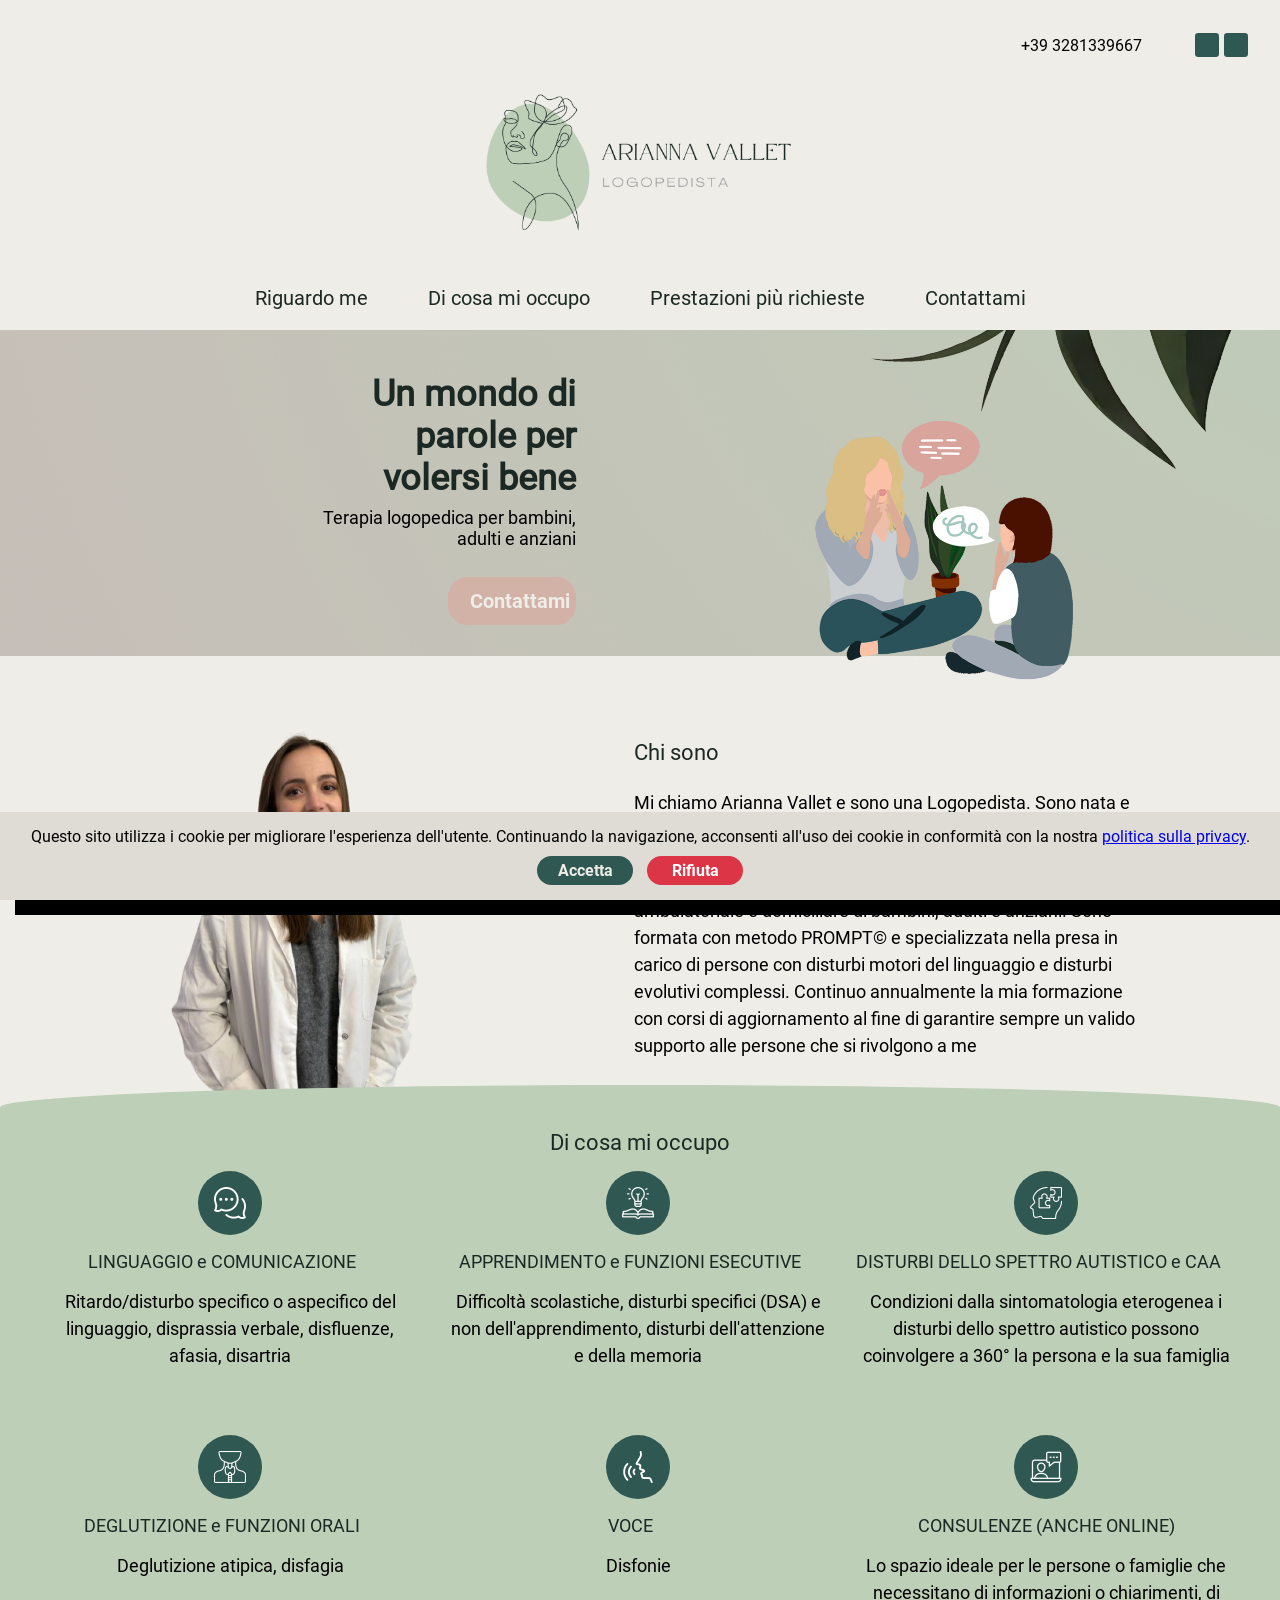
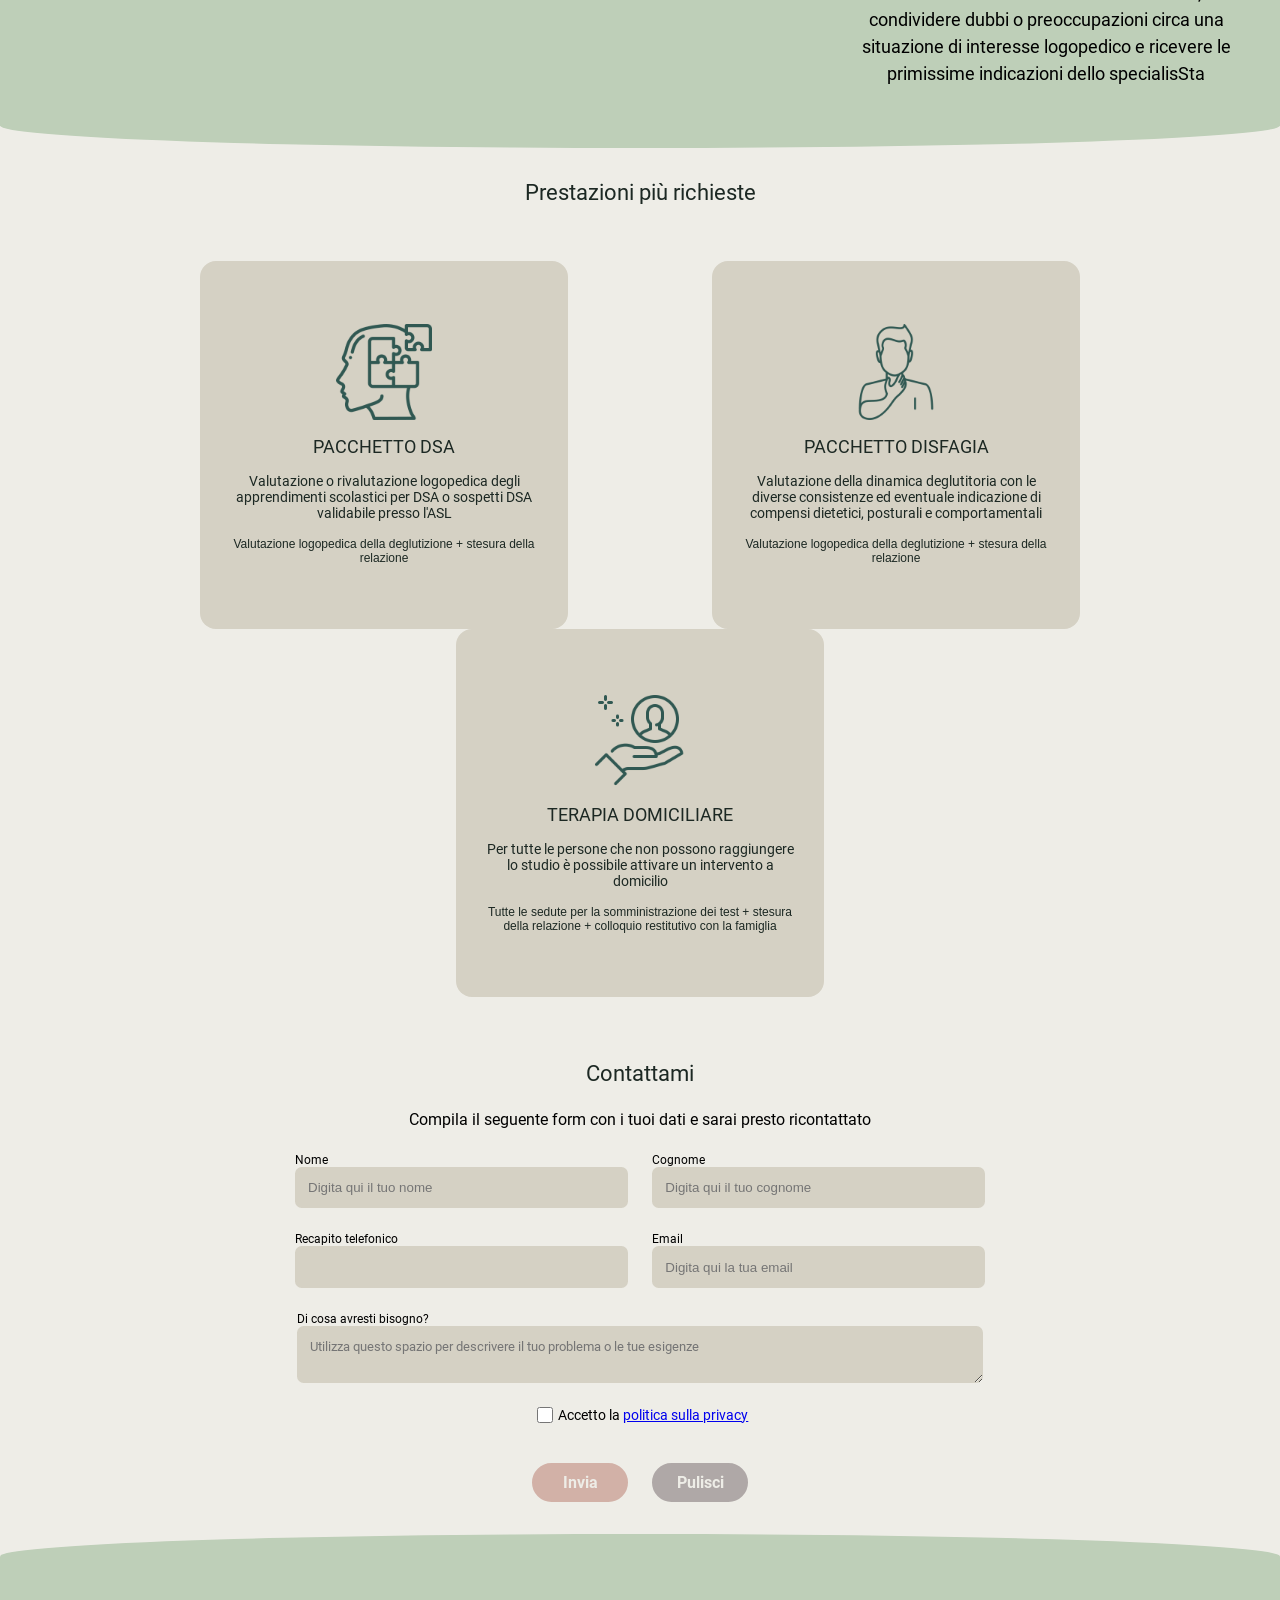
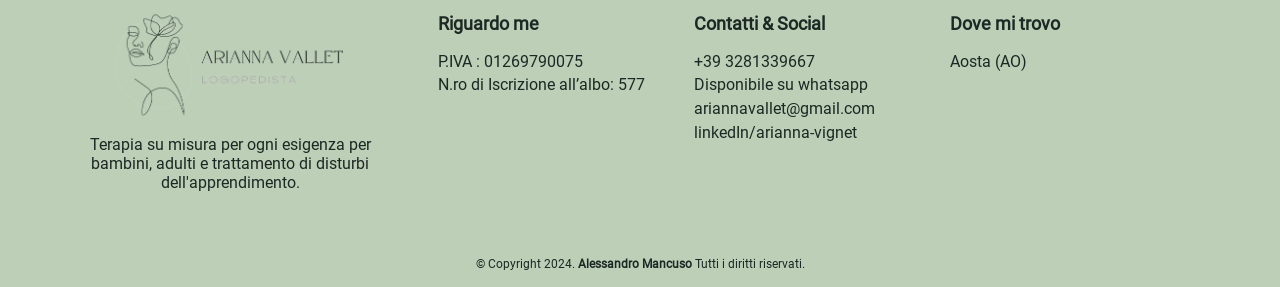
==== index.html @ 9d61b4cc "fix" ====
<!DOCTYPE html>
<html lang="en">
  <head>
    <meta charset="UTF-8" />
    <meta name="viewport" content="width=device-width, initial-scale=1.0" />
    <title>Logopedista Arianna Vallet</title>

    <link rel="stylesheet" href="./styles/common-styles.css" class="rel" />
    <link rel="stylesheet" href="./styles/index-style.css" class="rel" />
    <link rel="stylesheet" href="./styles/modal-style.css" class="rel" />

    <script
      src="https://kit.fontawesome.com/a332e3b351.js"
      crossorigin="anonymous"
    ></script>
    <script src="./scripts/common-scripts.js" defer></script>
    <script src="./scripts/banner.js" defer></script>
    <script src="./scripts/modal.js" defer></script>

    <!-- CONTACT FORM SCRIPTS -->
    <script
      type="text/javascript"
      src="https://cdn.jsdelivr.net/npm/@emailjs/browser@3/dist/email.min.js"
    ></script>
    <script type="text/javascript">
      (function () {
        emailjs.init("eP-OsQstIpVyMtd-S");
      })();
    </script>

    <script>
      window.onload = function () {
        document
          .getElementById("contact-form")
          .addEventListener("submit", function (event) {
            event.preventDefault();

            this.contact_number.value = (Math.random() * 100000) | 0;

            console.log("Arriva qui");

            emailjs.sendForm("service_l561j2h", "template_czmaq0n", this).then(
              function () {
                console.log("SUCCESS!");
              },
              function (error) {
                console.log("FAILED...", error);
              }
            );
          });
      };
    </script>
  </head>
  <body>
    <!-- HEADER -->
    <header>
      <!-- BURGER MENU -->
      <div class="mobile-menu-section mobile-only">
        <i
          class="fa-solid fa-bars fa-2xl burger-menu"
          style="color: #fff"
          onclick="openNav()"
        ></i>
      </div>

      <!-- MOBILE MENU -->
      <div id="myNav" class="overlay mobile-only">
        <!-- Button to close the overlay navigation -->
        <i
          class="fa-solid fa-xmark fa-2xl closebtn"
          style="color: #fff"
          onclick="closeNav()"
        ></i>

        <!-- Overlay content -->
        <div class="overlay-content">
          <a href="#" onclick="navigateFromMobileMenu('about-me')">Chi sono</a>
          <a href="#" onclick="navigateFromMobileMenu('work-fields')"
            >Di cosa mi occupo</a
          >
          <a href="#" onclick="navigateFromMobileMenu('services')"
            >Prestazioni più richieste</a
          >
          <a href="#" onclick="navigateFromMobileMenu('contacts')">Contattami</a>
        </div>
      </div>

      <section class="header-contacts dekstop-only">
        <span class="header-phone-contact">
          <i class="fas fa-phone" style="color: #305852"></i>
          +39 3281339667
        </span>
        <div class="rounded-square">
          <i class="fa-brands fa-instagram" style="color: #fff"></i>
        </div>
        <a
          class="rounded-square"
          href="https://www.linkedin.com/in/arianna-vallet-1665b9220"
          target="_blank"
        >
          <i class="fa-brands fa-linkedin-in" style="color: #fff"></i>
        </a>
      </section>

      <section class="header-logo">
        <img src="./images/logo.svg" alt="Logo Arianna Vallet Logopedista" />
      </section>

      <nav>
        <ul>
          <li>
            <a href="#" onclick="scrollToAnchor('about-me')"> Riguardo me </a>
          </li>
          <li>
            <a href="#" onclick="scrollToAnchor('work-fields')">
              Di cosa mi occupo
            </a>
          </li>
          <li>
            <a href="#" onclick="scrollToAnchor('services')">
              Prestazioni più richieste
            </a>
          </li>
          <li>
            <a href="#" onclick="scrollToAnchor('contacts')"> Contattami </a>
          </li>
        </ul>
      </nav>
    </header>

    <main>
      <!-- HERO -->
      <section class="hero">
        <section class="call-to-action-section">
          <h1>Un mondo di parole per volersi bene</h1>

          <p>Terapia logopedica per bambini, adulti e anziani</p>

          <button class="primary-btn" onclick="scrollToAnchor('contacts')">
            <span>Contattami</span>
          </button>
        </section>
      </section>

      <!-- ABOUT ME -->
      <section class="about-me-section" id="about-me">
        <figure>
          <img src="./images/photo.png" alt="" />
          <figcaption>
            <h2>Chi sono</h2>
            <p>
              Mi chiamo Arianna Vallet e sono una Logopedista. Sono nata e
              cresciuta ad Aosta e ho conseguito la laurea in Logopedia con lode
              presso l'Università degli Studi di Torino, città nella quale ho
              maturato esperienza clinica nella gestione logopedica
              ambulatoriale e domiciliare di bambini, adulti e anziani. Sono
              formata con metodo PROMPT© e specializzata nella presa in carico
              di persone con disturbi motori del linguaggio e disturbi evolutivi
              complessi. Continuo annualmente la mia formazione con corsi di
              aggiornamento al fine di garantire sempre un valido supporto alle
              persone che si rivolgono a me
            </p>
          </figcaption>
        </figure>
      </section>

      <!-- DI COSA MI OCCUPO -->
      <section class="work-fields-section" id="work-fields">
        <section class="curved-top-border"></section>

        <section class="work-fields-container">
          <h2>Di cosa mi occupo</h2>

          <section class="animate-element work-fields">
            <article class="work-field animate-element">
              <div class="work-field-icon">
                <img src="./images/chat.png" alt="" />
              </div>
              <div class="d-flex">
                <h3>LINGUAGGIO e COMUNICAZIONE</h3>

                <div class="icon-container dekstop-only">
                  <i
                    class="fa-solid fa-circle-question fa-lg"
                    style="color: #305852"
                  ></i>
                  <div class="tooltip">
                    Il bambino in età evolutiva, per varie cause, può sviluppare
                    o presentare difficoltà nella comunicazione e nel
                    linguaggio, così come l'adulto o l'anziano a seguito di
                    patologie neurologiche o traumi. Il logopedista saprà
                    valutarle ed impostare un piano di trattamento per gestirle
                    al meglio
                  </div>
                </div>
              </div>
              <p>
                Ritardo/disturbo specifico o aspecifico del linguaggio,
                disprassia verbale, disfluenze, afasia, disartria
              </p>

              <button
                class="primary-btn modal-open-btn mobile-only"
                onclick="openModal('linguaggio')"
              >
                Scopri di più
              </button>
            </article>

            <article class="work-field animate-element">
              <div class="work-field-icon">
                <img src="./images/idea.png" alt="" />
              </div>
              <div class="d-flex">
                <h3>APPRENDIMENTO e FUNZIONI ESECUTIVE</h3>

                <div class="icon-container dekstop-only">
                  <i
                    class="fa-solid fa-circle-question fa-lg"
                    style="color: #305852"
                  ></i>
                  <div class="tooltip">
                    Il bambino o ragazzo in età evolutiva può sviluppare o
                    presentare difficoltà nell'apprendimento o nella gestione
                    delle richieste scolastiche. Il logopedista, in equipe con
                    altri specialisti, saprà discriminare difficoltà transitorie
                    da un disturbo specifico dell'apprendimento e guiderà la
                    famiglia nella miglior gestione delle stesse. A seguito di
                    patologie neurologiche o traumi, l'adulto o l'anziano,
                    inoltre, possono sviluppare difficoltà di attenzione,
                    memoria o delle cosiddette funzioni corticali superiori. Il
                    logopedista saprà valutarle ed impostare un piano di
                    trattamento per gestirle al meglio
                  </div>
                </div>
              </div>
              <p>
                Difficoltà scolastiche, disturbi specifici (DSA) e non
                dell'apprendimento, disturbi dell'attenzione e della memoria
              </p>

              <button
                class="primary-btn modal-open-btn mobile-only"
                onclick="openModal('apprendimento')"
              >
                Scopri di più
              </button>
            </article>

            <article class="work-field animate-element">
              <div class="work-field-icon">
                <img src="./images/puzzle.png" alt="" />
              </div>
              <div class="d-flex">
                <h3>DISTURBI DELLO SPETTRO AUTISTICO e CAA</h3>

                <div class="icon-container dekstop-only">
                  <i
                    class="fa-solid fa-circle-question fa-lg"
                    style="color: #305852"
                  ></i>
                  <div class="tooltip">
                    Il logopedista si occupa di promuovere le abilità
                    relazionali, comportamentali e comunicativo-linguistiche del
                    bambino anche tramite l'uso di supporti in Comunicazione
                    Aumentativa Alternativa (CAA)
                  </div>
                </div>
              </div>
              <p>
                Condizioni dalla sintomatologia eterogenea i disturbi dello
                spettro autistico possono coinvolgere a 360° la persona e la sua
                famiglia
              </p>

              <button
                class="primary-btn modal-open-btn mobile-only"
                onclick="openModal('disturbiCAA')"
              >
                Scopri di più
              </button>
            </article>

            <article class="work-field animate-element">
              <div class="work-field-icon">
                <img src="./images/throat_white.png" alt="" />
              </div>

              <div class="d-flex">
                <h3>DEGLUTIZIONE e FUNZIONI ORALI</h3>

                <div class="icon-container dekstop-only">
                  <i
                    class="fa-solid fa-circle-question fa-lg"
                    style="color: #305852"
                  ></i>
                  <div class="tooltip">
                    Nel bambino respirazione orale, squilibrio muscolare
                    orofacciale, deglutizione atipica o disfunzionale,
                    malocclusioni dentarie e difficoltà masticatorie sono
                    strettamente collegate
                  </div>
                </div>
              </div>
              <p>Deglutizione atipica, disfagia</p>

              <button
                class="primary-btn modal-open-btn mobile-only"
                onclick="openModal('deglutizione')"
              >
                Scopri di più
              </button>
            </article>

            <article class="work-field animate-element">
              <div class="work-field-icon">
                <img src="./images/voice.png" alt="" />
              </div>

              <div class="d-flex">
                <h3>VOCE</h3>

                <div class="icon-container dekstop-only">
                  <i
                    class="fa-solid fa-circle-question fa-lg"
                    style="color: #305852"
                  ></i>
                  <div class="tooltip">
                    Per cause organiche o funzionali è possibile che la persona
                    manifesti difficoltà nell'emissione della voce: raucedine,
                    afonia, instabilità della voce, affaticabilità nel parlare o
                    nel cantare
                  </div>
                </div>
              </div>
              <p>Disfonie</p>

              <button
                class="primary-btn modal-open-btn mobile-only"
                onclick="openModal('voce')"
              >
                Scopri di più
              </button>
            </article>

            <article class="work-field animate-element">
              <div class="work-field-icon">
                <img src="./images/online-chat.png" alt="" />
              </div>
              <h3>CONSULENZE (ANCHE ONLINE)</h3>
              <p>
                Lo spazio ideale per le persone o famiglie che necessitano di
                informazioni o chiarimenti, di condividere dubbi o
                preoccupazioni circa una situazione di interesse logopedico e
                ricevere le primissime indicazioni dello specialisSta
              </p>
            </article>
          </section>
        </section>

        <section class="curved-bottom-border"></section>
      </section>

      <!-- SERVICES (Pacchetti) -->
      <section class="animate-element services-section" id="services">
        <h2>Prestazioni più richieste</h2>

        <section class="services-container">
          <article class="service animate-element">
            <img src="./images/dsa.png" alt="PACCHETTO DSA" />
            <h3>PACCHETTO DSA</h3>
            <span class="subtitle">
              Valutazione o rivalutazione logopedica degli apprendimenti
              scolastici per DSA o sospetti DSA validabile presso l'ASL
            </span>
            <span class="details"
              >Valutazione logopedica della deglutizione + stesura della
              relazione
            </span>
            <!-- <button class="primary-btn">Scopri</button> -->
          </article>

          <article class="service animate-element">
            <img src="./images/throat.png" alt="PACCHETTO DISFAGIA" />
            <h3>PACCHETTO DISFAGIA</h3>
            <span class="subtitle">
              Valutazione della dinamica deglutitoria con le diverse consistenze
              ed eventuale indicazione di compensi dietetici, posturali e
              comportamentali
            </span>
            <span class="details">
              Valutazione logopedica della deglutizione + stesura della
              relazione
            </span>
            <!-- <button class="primary-btn">Scopri</button> -->
          </article>

          <article class="service animate-element">
            <img src="./images/personalized.png" alt="PACCHETTO SU MISURA" />
            <h3>TERAPIA DOMICILIARE</h3>
            <span class="subtitle">
              Per tutte le persone che non possono raggiungere lo studio è
              possibile attivare un intervento a domicilio
            </span>
            <span class="details"
              >Tutte le sedute per la somministrazione dei test + stesura della
              relazione + colloquio restitutivo con la famiglia
            </span>
            <!-- <button class="primary-btn">Scopri</button> -->
          </article>
        </section>
      </section>

      <!-- CONTACT ME -->
      <section class="animate-element contact-me-section" id="contacts">
        <h2>Contattami</h2>
        <p>
          Compila il seguente form con i tuoi dati e sarai presto ricontattato
        </p>

        <form class="contact-me-form gap" id="contact-form">
          <input type="hidden" name="contact_number" />

          <div class="row gap">
            <div class="text-input">
              <span>Nome</span>
              <input
                type="text"
                name="nome"
                placeholder="Digita qui il tuo nome"
                required
              />
            </div>

            <div class="text-input">
              <span>Cognome</span>
              <input
                type="text"
                name="cognome"
                placeholder="Digita qui il tuo cognome"
                required
              />
            </div>
          </div>
          <div class="row gap">
            <div class="text-input">
              <span>Recapito telefonico</span>
              <input type="tel" name="phone" required />
            </div>
            <div class="text-input">
              <span>Email</span>
              <input
                type="text"
                name="email"
                placeholder="Digita qui la tua email"
              />
            </div>
          </div>
          <div class="row">
            <div class="text-input">
              <span>Di cosa avresti bisogno?</span>
              <textarea
                name="messaggio"
                placeholder="Utilizza questo spazio per descrivere il tuo problema o le tue esigenze"
                required
              ></textarea>
            </div>
          </div>

          <div class="row">
            <input type="checkbox" id="consenso" name="consenso" required />
            <label for="consenso" style="font-size: 14px">
              Accetto la <a href="#" class="href">politica sulla privacy</a>
            </label>
          </div>

          <div class="row contact-btn-row gap">
            <button class="primary-btn mobile-big-btn" type="submit">
              Invia
            </button>
            <button class="tertiary-btn mobile-big-btn">Pulisci</button>
          </div>
        </form>
      </section>
    </main>

    <footer>
      <section class="curved-top-border"></section>
      <section class="footer-content">
        <section class="logo-info">
          <section class="logo">
            <img
              src="./images/logo.svg"
              alt="Logo Arianna Vallet Logopedista"
              class="footer_logo_img"
            />

            <span style="text-align: center">
              Terapia su misura per ogni esigenza per bambini, adulti e
              trattamento di disturbi dell'apprendimento.
            </span>
          </section>
        </section>

        <section class="about-me-info">
          <h2>Riguardo me</h2>
          <ul>
            <li><span>P.IVA : 01269790075</span></li>
            <li><span>N.ro di Iscrizione all’albo: 577</span></li>
          </ul>
        </section>

        <section class="social-info">
          <h2>Contatti & Social</h2>
          <ul>
            <li>
              <i class="fas fa-phone" style="color: #305852"></i>
              <span>+39 3281339667</span>
            </li>
            <li>
              <i
                class="fa-brands fa-square-whatsapp"
                style="color: #305852"
              ></i>
              <span>Disponibile su whatsapp</span>
            </li>
            <li>
              <i class="fas fa-envelope" style="color: #305852"></i>
              <span>ariannavallet@gmail.com</span>
            </li>
            <li>
              <i class="fa-brands fa-linkedin" style="color: #305852"></i>
              <span>linkedIn/arianna-vignet</span>
            </li>
          </ul>
        </section>

        <section class="maps-info">
          <h2>Dove mi trovo</h2>
          <span>Aosta (AO)</span>
          <iframe
            id="map"
            src="https://www.google.com/maps/embed?pb=!1m18!1m12!1m3!1d22274.913549845263!2d7.295035158990498!3d45.74384424136942!2m3!1f0!2f0!3f0!3m2!1i1024!2i768!4f13.1!3m3!1m2!1s0x478920b73eb6afb7%3A0x6749e443ee2610!2s11100%20Aosta%20AO%2C%20Italia!5e0!3m2!1sit!2snl!4v1718021764695!5m2!1sit!2snl"
            frameborder="0"
            style="border: 0; border-radius: 0.5em; margin-top: 0.3em"
            allowfullscreen=""
            loading="lazy"
          ></iframe>
        </section>
      </section>

      <section class="copyright">
        <span
          >© Copyright 2024. <strong>Alessandro Mancuso</strong> Tutti i diritti
          riservati.</span
        >
      </section>
    </footer>

    <!-- MODAL -->
    <div id="tooltipModal" class="modal">
      <div class="modal-content">
        <div class="modal-header">
          <div class="work-field-icon">
            <img id="modalImage" src="" alt="Tooltip Image" />
          </div>

          <i class="fa-solid fa-xmark fa-2xl" onclick="closeModal()"></i>
        </div>

        <div class="modal-title">
          <h3 id="modalTitle"></h3>
        </div>

        <p id="modalText" class="modal-text"></p>
      </div>
    </div>

    <!-- BANNER GDPR -->
    <div id="banner-privacy">
      <p>
        Questo sito utilizza i cookie per migliorare l'esperienza dell'utente.
        Continuando la navigazione, acconsenti all'uso dei cookie in conformità
        con la nostra <a href="#">politica sulla privacy</a>.
      </p>

      <div id="banner-buttons">
        <button class="primary-btn accept-privacy-btn">Accetta</button>
        <button class="tertiary-btn reject">Rifiuta</button>
      </div>
    </div>
  </body>
</html>
---- styles/common-styles.css ----
/* FONTS */

@font-face {
    font-family: 'Roboto regular';
    src: url("../fonts/Roboto/Roboto-Regular.ttf");
}

@font-face {
    font-family: 'Roboto bold';
    src: url("../fonts/Roboto/Roboto-Bold.ttf");
}

@font-face {
    font-family: 'Copperplate gothic';
    src: url("../fonts/Copperplate-gothic/Copperplate-Gothic-Std-29-AB.ttf");
}

h1 {
    color: #1C2823;
    font-size: 24px;
    font-weight: 200;
}

h2 {
    color: #1C2823;
    font-size: 22px;
    font-weight: 200;
}

h3 {
    color: #1C2823;
    font-size: 18px;
    font-weight: 100;
}

/* LAYOUTS */

* {
    margin: 0;
    box-sizing: border-box;
}

body {
    background-color: #EEEDE7;
    font-family: 'Roboto regular', sans-serif;
    overflow-x: hidden;
}

.row {
    display: flex;
    flex-wrap: wrap;
}

.gap {
    gap: 1.5em;
}

.justify-around {
    justify-content: space-around;
}

/* HEADER */

.header-logo {
    display: flex;
    justify-content: center;
    align-items: center;
}

.header-logo img {
    width: 20em;
}

.header-contacts {
    height: 10vh;
    display: flex;
    justify-content: flex-end;
    align-items: center;
    gap: 0.3em;
    padding: 2em;
}

.header-phone-contact {
    margin-right: 3em;
}

.rounded-square {
    height: 1.5em;
    width: 1.5em;
    background-color: #305852;
    border-radius: 0.2em;

    display: flex;
    align-items: center;
    justify-content: center;

    cursor: pointer;
}

.rounded-square:hover {
    background-color: #BECFB8; 
}

nav {
    height: 7vh;
    margin-top: 2em;
    display: flex;
    justify-content: center;
    align-items: center;
}

nav ul {
    display: flex;
    gap: 3em;
    padding: 0;
    font-size: 20px;
    font-family: 'Roboto regular', sans-serif;
}

nav ul li {
    list-style-type: none;
    padding: 0;

    cursor: pointer;
}

nav ul li:hover {
    text-decoration: underline;
}

nav a {
    text-decoration: none;
    color: #1C2823;
}

/* MOBILE MENU */

.mobile-menu-section {
    position: absolute;
    top: 0;
    right: 0;
    width: 5em;
    height: 5em;
    background: linear-gradient(0deg, rgba(190,207,184,1) 0%, rgba(48,88,82,1) 100%);

    border-radius: 0 0 0 100%; /* Raggio di bordo per fare la forma rotonda */
    clip-path: polygon(0% 0%, 100% 0%, 100% 100%, 0% 100%);

    padding: 1em;
    overflow: hidden;
}

.burger-menu {
    position: absolute;
    top: 1em;
    right: 0.5em;
}

.overlay {
    height: 0;
    width: 0;
    position: fixed;
    z-index: 1;
    top: 0;
    right: 0;
    background: linear-gradient(to bottom, #305852f9, #bedfb8f9); 
    overflow-x: hidden;
    transition: height 0.5s, width 0.5s;
  }
  
  .overlay-content {
    position: relative;
    top: 25%;
    width: 100%;
    text-align: center;
    margin-top: 30px;
  }
  
  .overlay a {
    margin-top: 1em;
    padding: 10px;
    text-decoration: none;
    font-size: 24px;
    color: white;
    display: block;
    transition: 0.3s;
  }
  
  .overlay a:hover, .overlay a:focus {
    color: #f1f1f1;
  }
  
  .overlay .closebtn {
    position: absolute;
    top: 1em;
    right: 0.5em;
  }
  
  @keyframes expand {
    0% {
      height: 0;
      width: 0;
      top: 0;
      right: 0;
    }
    100% {
      height: 100%;
      width: 100%;
      top: 0;
      right: 0;
    }
  }

  @keyframes contract {
    0% {
      height: 100%;
      width: 100%;
      top: 0;
      right: 0;
    }
    100% {
      height: 0;
      width: 0;
      top: 0;
      right: 0;
    }
  }

/* Footer */

footer {
    color: #1C2823;
}

.curved-top-border {
    background-color: #BECFB8;
    height: 8vh;
    border-radius: 50% 50% 0 0;

    border: none;
}

.curved-bottom-border {
    background-color: #BECFB8;
    height: 8vh;
    border-radius: 0 0 50% 50%;

    border: none;
}

.footer_logo_img {
    width: 15em;
}

footer .footer-content {
    background-color: #BECFB8;
    padding: 0 3vw;
    display: flex;
    flex-wrap: wrap;
}

footer .footer-content section {
    display: flex;
    flex-direction: column;
    padding: 1em;
}

footer h2 {
    font-size: 18px;
    font-weight: 600;
    margin: 1em 0;
}

footer ul {
    margin: 0;
    padding: 0;
    gap: 0.5em;
}

footer li {
    list-style-type: none;
    margin-bottom: 0.3em;
}

.logo-info {
    width: 30vw;
}

.logo-info .logo span {
    max-width: 35em;
}

.about-me-info, .social-info, .maps-info {
    width: 20vw;
}

.map {
    width: 20vw;
    height: 10vw;
    background-color: #AFA8A7;
    border-radius: 0.5em;
    margin-top: 0.3em;
}

section.copyright {
    display: flex;
    justify-content: center;
    background-color: #BECFB8;
    padding: 1em 0;
}

section.copyright span {
    font-size: 12px;
}

/* LOGO */

.logo {
    display: flex;
    flex-direction: column;
    align-items: center;
    justify-content: center;
    gap: 1em;
}

.logo h1 {
    color: #1C2823;
    font-family: 'Copperplate gothic', sans-serif;
    font-size: 18px;
    font-weight: 100;
    letter-spacing: 1px;
    text-align: center;
}

/* Buttons */

.primary-btn {
    cursor: pointer;
    padding: 0.5em 1em;
    background-color: #D2B1A7;
    font-family: 'Roboto bold', sans-serif;
    color: #EEEDE7;
    border-radius: 1.5em;
    margin-top: 1em;
    border: none;
    font-size: 16px;
    border: 2px solid #D2B1A7;
    min-width: 6em;
}

.primary-btn:hover {
    border: 2px solid #e0cac3;
    background-color: #e0cac3;
}

.secondary-btn {
    cursor: pointer;
    padding: 0.5em 1em;
    background-color: transparent;
    border: 2px solid #D2B1A7;
    font-family: 'Roboto bold', sans-serif;
    color: #D2B1A7;
    border-radius: 1.5em;
    margin-top: 1em;
    font-size: 16px;
    min-width: 6em;
}

.secondary-btn:hover {
    background-color: #D2B1A7;
    color: #EEEDE7;
    border: 2px solid #D2B1A7;
}

.tertiary-btn {
    cursor: pointer;
    padding: 0.5em 1em;
    background-color: #AFA8A7;
    border: 2px solid #AFA8A7;
    font-family: 'Roboto bold', sans-serif;
    color: #EEEDE7;
    border-radius: 1.5em;
    margin-top: 1em;
    font-size: 16px;
    min-width: 6em;
}

.tertiary-btn:hover {
    background-color: #EEEDE7;
    color: #AFA8A7;
    border: 2px solid #AFA8A7;
}

.accept-privacy-btn {
    background-color: #305852;
}

.accept-privacy-btn:hover {
    background-color: #BECFB8;
}

.back-to-top-btn {
    display: none;;
    position: fixed;
    right: 2em;
    bottom: 2em;
    z-index: 999;
    width: 3.5em;
    height: 3.5em;
    border-radius: 50%;
    background-color: #D2B1A7;
    border: none;

    justify-content: center;
    align-items: center;
    cursor: pointer;
}

.back-to-top-btn:hover {
    background-color: #e0cac3;
}

.back-to-top-btn img {
    width: 1.5em;
    height: 1.5em;
}

/* TOOLTIP */

.icon-container {
    position: relative;
    display: inline-block;
    cursor: pointer;
}

.tooltip {
    visibility: hidden;
    width: 250px;
    background-color: #305852;
    color: #fff;
    text-align: center;
    border-radius: 5px;
    padding: 10px;
    position: absolute;
    z-index: 1;
    top: 150%; /* Posiziona il fumetto sotto l'icona */
    left: -100px;
    transform: translateX(-50%);
    opacity: 0;
    transition: opacity 0.3s;
}

/* Freccia del fumetto */
.tooltip::after {
    content: '';
    position: absolute;
    bottom: 100%; /* In alto al fumetto */
    right: 10px;
    margin-left: -5px;
    border-width: 6px;
    border-style: solid;
    border-color: transparent transparent #305852 transparent;
}

.icon-container:hover .tooltip {
    visibility: visible;
    opacity: 1;
}

/* INPUTS */

.text-input {
    display: flex;
    flex-direction: column;
    align-items: start;
}

.text-input span {
    font-size: 12px;
}

input[type=text], input[type=tel] {
    width: 25em;
    padding: 1em;
    background-color: #D5D1C4;
    border-radius: 0.5em;
    border: none;
}

input[type=checkbox] {
    width: 2em;
}

textarea {
    width: 51.5em;
    padding: 1em;
    background-color: #D5D1C4;
    border-radius: 0.5em;
    border: none;
    font-family: 'Roboto regular';
}

/* Curved border */

.curved-top-border {
    background-color: #BECFB8;
    height: 5vh;
    border-radius: 50% 50% 0 0;

    border: none;
}

.curved-bottom-border {
    background-color: #BECFB8;
    height: 5vh;
    border-radius: 0 0 50% 50%;

    border: none;
}

/* RESPONSIVENESS */

.mobile-only {
    display: none;
}

.dekstop-only {
    display: flex;
}

/* ANIMATION */

.animate-element {
    opacity: 0;
    transform: translateY(70px);
    transition: opacity 0.7s ease-out, transform 0.7s ease-out;
}

.animate-element.visible {
    opacity: 1;
    transform: translateY(0);
}

/* GDPR */

#banner-privacy {
    position: fixed;
    z-index: 999;
    bottom: 0; 
    left: 0;
    width: 100%;
    background-color: #dedcd4; 
    color: #000; 
    box-shadow: 15px 15px #000;
    padding: 15px;
    text-align: center;
    transition: transform 0.5s ease; /* Aggiunge un'animazione al trasformare il banner */
    transform: translateY(100%); /* Sposta il banner verso il basso di una quantità uguale all'altezza del banner */
  }

  #banner-privacy.show {
    transform: translateY(0); /* Sposta il banner verso l'alto per farlo apparire */
  }

  #banner-buttons {
    margin-top: 10px;
  }

  #banner-buttons button {
    margin: 0 5px;
    padding: 5px 10px;
    border: none;
    cursor: pointer;
  }

  #banner-buttons button.accept {
    background-color: #007bff;
    color: #fff;
  }

  #banner-buttons button.reject {
    background-color: #dc3545;
    color: #fff;
  }

.d-flex {
    display: flex;
    align-items: center;
    gap: 1em;
}


@media only screen and (min-width: 800px) and (max-width: 1200px) {

    .header-contacts {
        height: 5vh;
    }

}


@media only screen and (max-width: 800px) {

    /* RESPONSIVENESS */

    .mobile-only {
        display: flex;
    }
    
    .dekstop-only {
        display: none;
    }

    /* HEADER */

    .header-logo {
        justify-content: flex-start;
    }

    .header-logo img {
        width: 15em;
    }

    nav {
        display: none;
    }

    .header-contacts {
        justify-content: space-around;
    }

    .header-social-contact {
        gap: 1em;
    }

    /* FOOTER */
    footer li {
        text-align: center;
    }

    .row {
        justify-content: center;
    }

}
---- styles/index-style.css ----
/* HERO SECTION */

section.hero {
    height: 370px;
    background-image: url("../images/bg-image_WILL5.png");
    background-size: cover;
    background-position: center center;
    display: flex;
    align-items: center;
}
   
 /* .background-image-hoverlay {
    background-color: rgba(255, 255, 255, 0.15);
    display: flex;
    align-items: center;
} */

.call-to-action-section {
    display: flex;
    flex-direction: column;
    align-items: flex-end;
    gap: 0.5em;

    width: 20vw;
    margin-left: 25vw;
    margin-top: -2em;
    text-align: right;
}

.call-to-action-section h1 {
    font-size: 36px;
    font-weight: 900;
}

.call-to-action-section p {
    font-size: 18px;
    font-weight: 400;
}

.call-to-action-section button {
    width: 10vw;
    font-size: 20px;
    padding: 0.5em 1em;
    border-radius: 1em;
}

/* ABOUT ME SECTION */

section.about-me-section {
    display: flex;
    justify-content: space-around;
}

section.about-me-section figure {
    display: flex;
    justify-content: space-around;
    flex-wrap: wrap-reverse;
    
    gap: 10em;
}

section.about-me-section img {
    height: 25em;
    width: auto;
}

section.about-me-section figcaption {
    display: flex;
    flex-direction: column;
    justify-content: center;
    gap: 1.5em;
}

section.about-me-section p {
    font-size: 18px;
    width: 40vw;
    line-height: 1.5em;
}

/* Work fields */

section.work-fields-section {
    position: relative;
    z-index: 9;

    margin-top: -15px;
}

section.work-fields-container {
    display: flex;
    flex-direction: column;
    align-items: center;

    background-color: #BECFB8;
}

section.work-fields {
    padding: 1em 3vw;

    display: flex;
    flex-wrap: wrap;
    gap: 1.5em;
}

article.work-field {
    width: 30vw;
    min-height: 15em;
    display: flex;
    flex-direction: column;
    justify-content: flex-start;
    align-items: center;
    gap: 1em;
    text-align: center;
}

article.work-field p {
    font-size: 18px;
    line-height: 1.5em;
}

.work-field-icon {
    width: 4em;
    height: 4em;
    border-radius: 50%;
    background-color: #305852;

    display: flex;
    justify-content: center;
    align-items: center;
}

.work-field-icon img {
    width: 2em;
    height: auto;
}

/* Services */

.services-section {
    display: flex;
    flex-direction: column;
    gap: 1.5em;
    justify-content: center;
    align-items: center;
    text-align: center;
    padding: 2em 0;
}

section.services-section p {
    width: 60vw;
    font-size: 18px;
    line-height: 1.5em;
}

.services-container {
    width: 80vw;
    display: flex;
    flex-wrap: wrap;
    justify-content: space-around;
    margin-top: 2em;
}

article.service {
    height: 23em;
    width: 23em;
    padding: 1.5em;

    display: flex;
    flex-direction: column;
    align-items: center;
    justify-content: center;
    gap: 1em;

    background-color: #D5D1C4;
    border-radius: 1em;
}

article.service span.subtitle {
    color: #1C2823;
    font-size: 14px;
}

article.service span.details {
    color: #1C2823;
    font-size: 12px;
    font-family: 'Roboto LightItalic', sans-serif;
}

article.service img {
    width: 6em;
    height: auto;
}

article.service button {
    margin-top: 0;
}

/* Contact me */

.contact-me-section {
    display: flex;
    flex-direction: column;
    gap: 1.5em;
    justify-content: center;
    align-items: center;
    text-align: center;
    padding: 2em 0;
}

.contact-me-form {
    width: 80vw;
    display: flex;
    flex-direction: column;
    align-items: center;
    justify-content: center;
}

/* RESPONSIVE BEHAVIOURS */

@media only screen and (min-width: 800px) and (max-width: 1200px) {

    section.call-to-action-section {
        width: 40vw;
        margin-left: 10vw;
    }

    section.call-to-action-section button {
        width: 20vw;
    }

    section.about-me-section figure {
        gap: 0em;
    }

    section.about-me-section p {
        width: 70vw;
        text-align: center;
    }

    section.about-me-section figcaption {
        align-items: center;
    }

    section.about-me-section img {
        height: 35vw;
    }

    section.work-fields {
        justify-content: center;
    }

    article.work-field {
        width: 45vw;
    }

    section.services-container { 
        gap: 3em;
    }

    /* Layout */
    
    .row {
        justify-content: center;
    }

    /* CONTACT ME SECTION */

    textarea {
        width: 52em;
    }

    .contact-me-form {
        width: 100vw;
    }

    footer .footer-content {
        justify-content: space-around;
    }

    .footer-content section.logo-info {
        width: 100vw;
    }

    .about-me-info, .social-info, .maps-info {
        width: 30vw;
    }
}

@media only screen and (max-width: 800px) {

    section.hero {
        height: 600px;
        background-image: url('../images/bg_SM.png');
        justify-content: center;
    }

    .call-to-action-section {
        width: 75vw;
        margin-left: 0;
        text-align: center;
        align-items: center;
    }

    .call-to-action-section h1 {
        font-size: 30px;
    }

    .call-to-action-section p {
        font-size: 18px;
    }

    .call-to-action-section button {
        width: 40vw;
    }

    section.about-me-section {
        padding-top: 3em;
    }

    section.about-me-section figure {
        gap: 0;
    }

    section.about-me-section h2, section.about-me-section p {
        text-align: center;
    }

    section.about-me-section img {
        width: 75vw;
        height: auto;
    }

    .services-container {
        gap: 1.5em;
    }

    section.about-me-section p {
        width: 85vw;
    }

    section.work-fields {
        justify-content: center;
        gap: 3em;
    }

    article.work-field {
        width: 80vw;
    }

    section.services-section {
        padding: 3em 0;
    }

    section.services-section p {
        width: 80vw;
    }

    section.contact-me-section p {
        width: 85vw;
    }

    .logo-info {
        width: 100%;
    }
    
    .about-me-info, .social-info, .maps-info {
        width: 100%;
        display: flex;
        align-items: center;
    }

    /* BUTTONS */

    .mobile-big-btn {
        width: 25vw;
    }

    /* CONTACT ME SECTION */
    textarea {
        width: 25em;
    }

}
---- styles/modal-style.css ----
/* Modal Styles */
.modal {
    display: none;
    position: fixed;
    z-index: 999;
    left: 0;
    top: 0;
    width: 100%;
    height: 100%;
    overflow: auto;
    background-color: rgb(0,0,0);
    background-color: rgba(0,0,0,0.4);

    /* Effect */
    animation: fadein 0.3s;

    /* Positioning */
    align-items: center;
    justify-content: center;
  }

  @keyframes fadein {
	from {
		opacity:0;
	}
	to {
		opacity:1;
	}
}
  
  .modal-content {
    background-color: #EEEDE7;
    margin: 5% auto;
    padding: 1.5em;
    border: 1px solid #888;
    width: 80%;
    max-width: 600px;
    border-radius: 0.5em;

    display: flex;
    flex-direction: column;
    gap: 1.5em;
  }
  
  .modal-header {
    display: flex;
    justify-content: space-between;
    align-items: center;
  }

  .modal-title {
    display: flex;
    align-items: center;
  }

  .modal-text {
    font-size: 16px;
    line-height: 1.5em;
  }
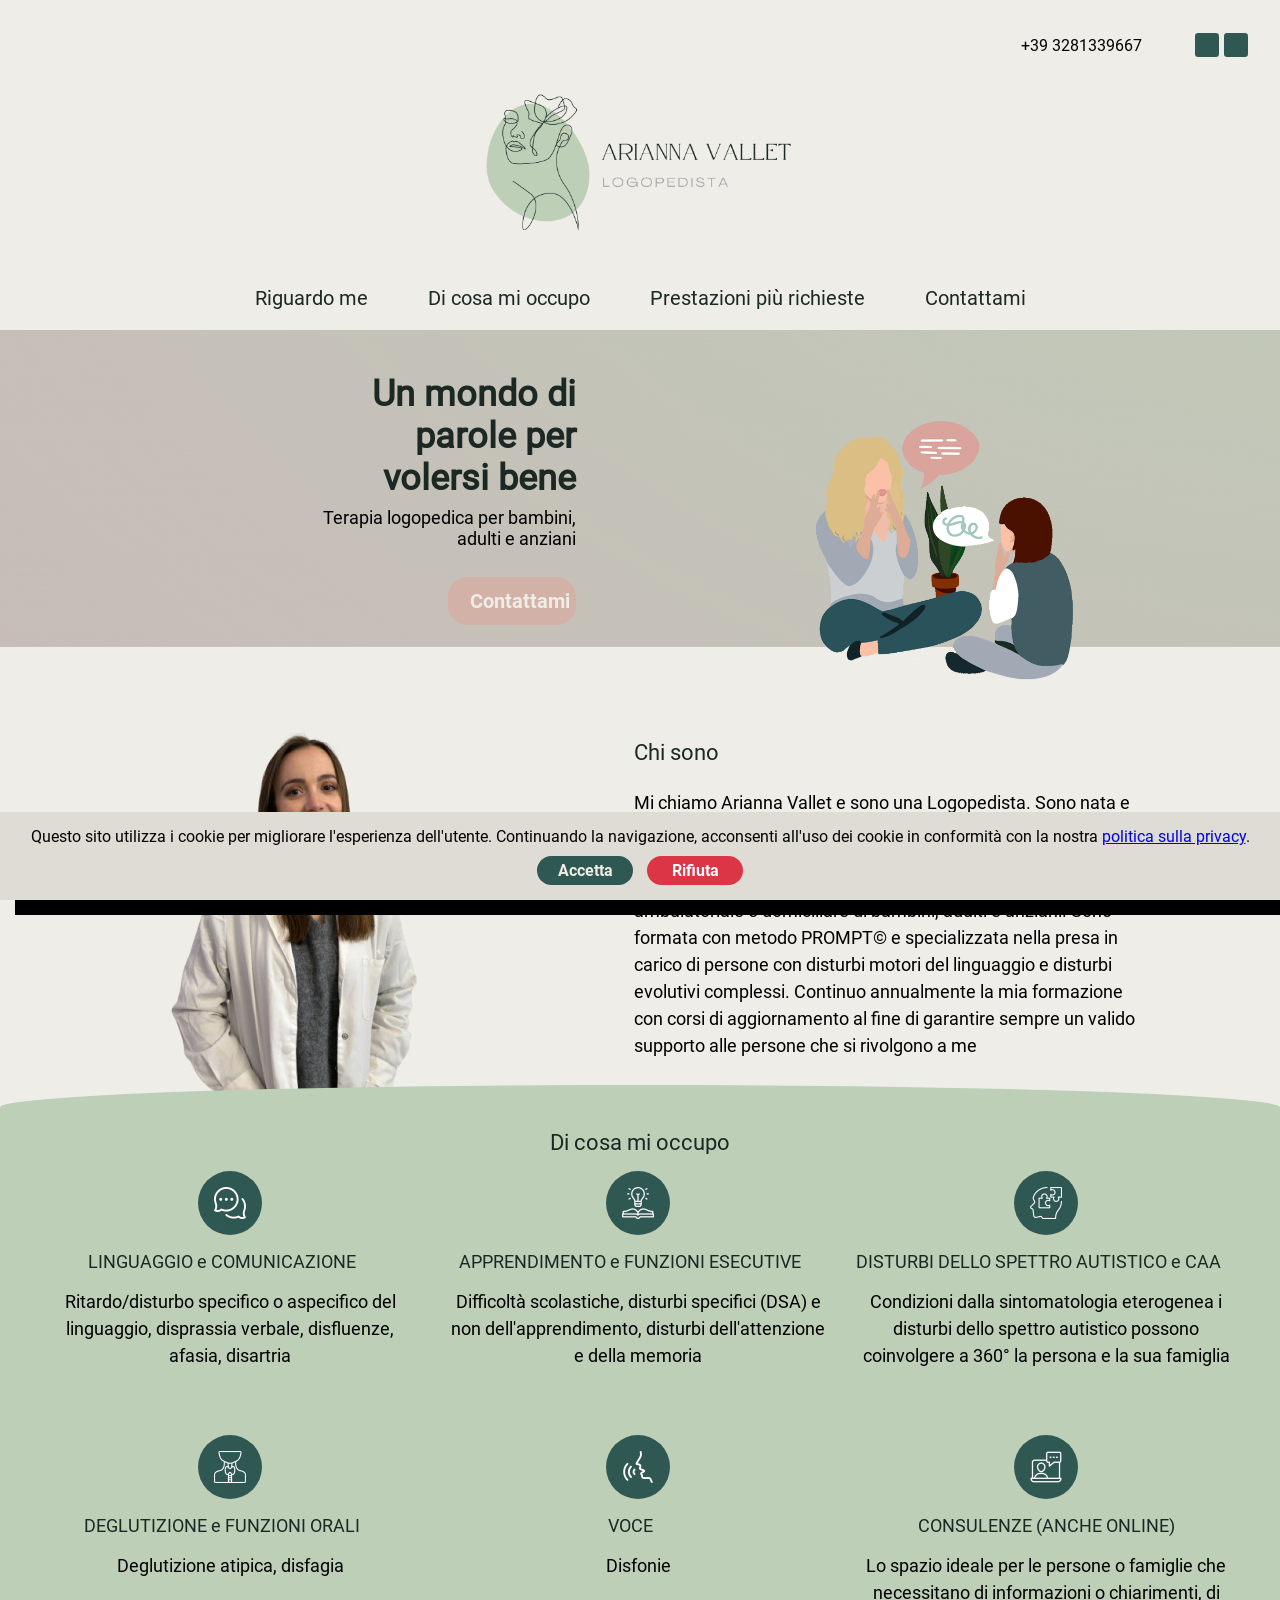
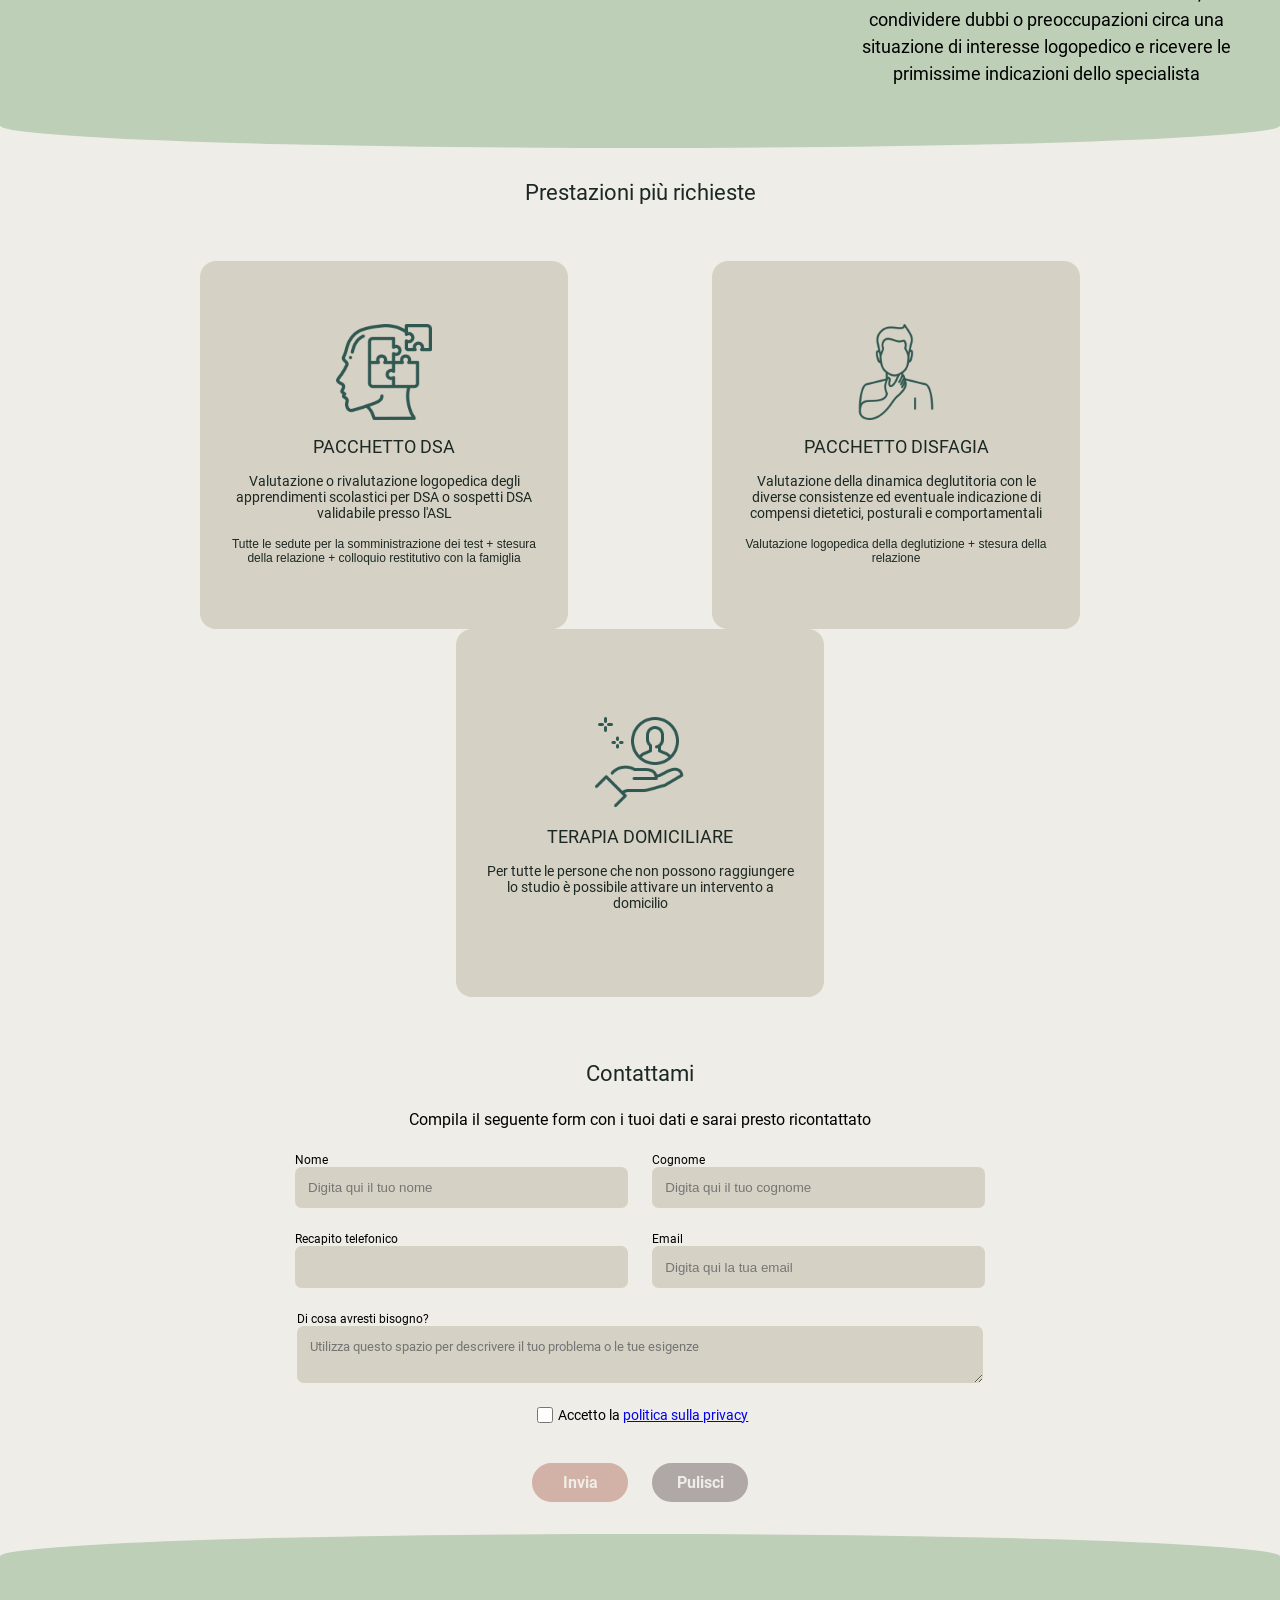
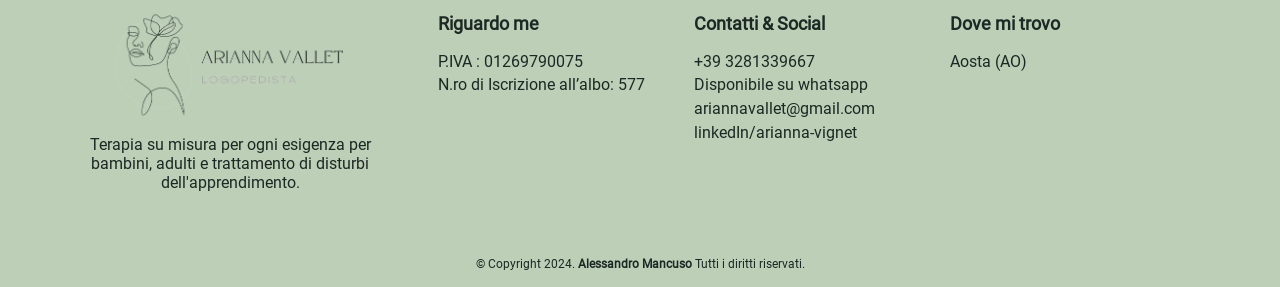
==== commit b0136d1e: "fix minori" ====
--- a/index.html
+++ b/index.html
@@ -352,7 +352,7 @@
                 Lo spazio ideale per le persone o famiglie che necessitano di
                 informazioni o chiarimenti, di condividere dubbi o
                 preoccupazioni circa una situazione di interesse logopedico e
-                ricevere le primissime indicazioni dello specialisSta
+                ricevere le primissime indicazioni dello specialista
               </p>
             </article>
           </section>
@@ -374,8 +374,8 @@
               scolastici per DSA o sospetti DSA validabile presso l'ASL
             </span>
             <span class="details"
-              >Valutazione logopedica della deglutizione + stesura della
-              relazione
+              >Tutte le sedute per la somministrazione dei test + stesura della
+              relazione + colloquio restitutivo con la famiglia
             </span>
             <!-- <button class="primary-btn">Scopri</button> -->
           </article>
@@ -401,10 +401,6 @@
             <span class="subtitle">
               Per tutte le persone che non possono raggiungere lo studio è
               possibile attivare un intervento a domicilio
-            </span>
-            <span class="details"
-              >Tutte le sedute per la somministrazione dei test + stesura della
-              relazione + colloquio restitutivo con la famiglia
             </span>
             <!-- <button class="primary-btn">Scopri</button> -->
           </article>
--- a/styles/index-style.css
+++ b/styles/index-style.css
@@ -3,7 +3,7 @@
 
 section.hero {
     height: 370px;
-    background-image: url("../images/bg-image_WILL5.png");
+    background-image: url("../images/home-bg.png");
     background-size: cover;
     background-position: center center;
     display: flex;
@@ -291,7 +291,7 @@
 
     section.hero {
         height: 600px;
-        background-image: url('../images/bg_SM.png');
+        background-image: url('../images/home_bg_sm.png');
         justify-content: center;
     }
 
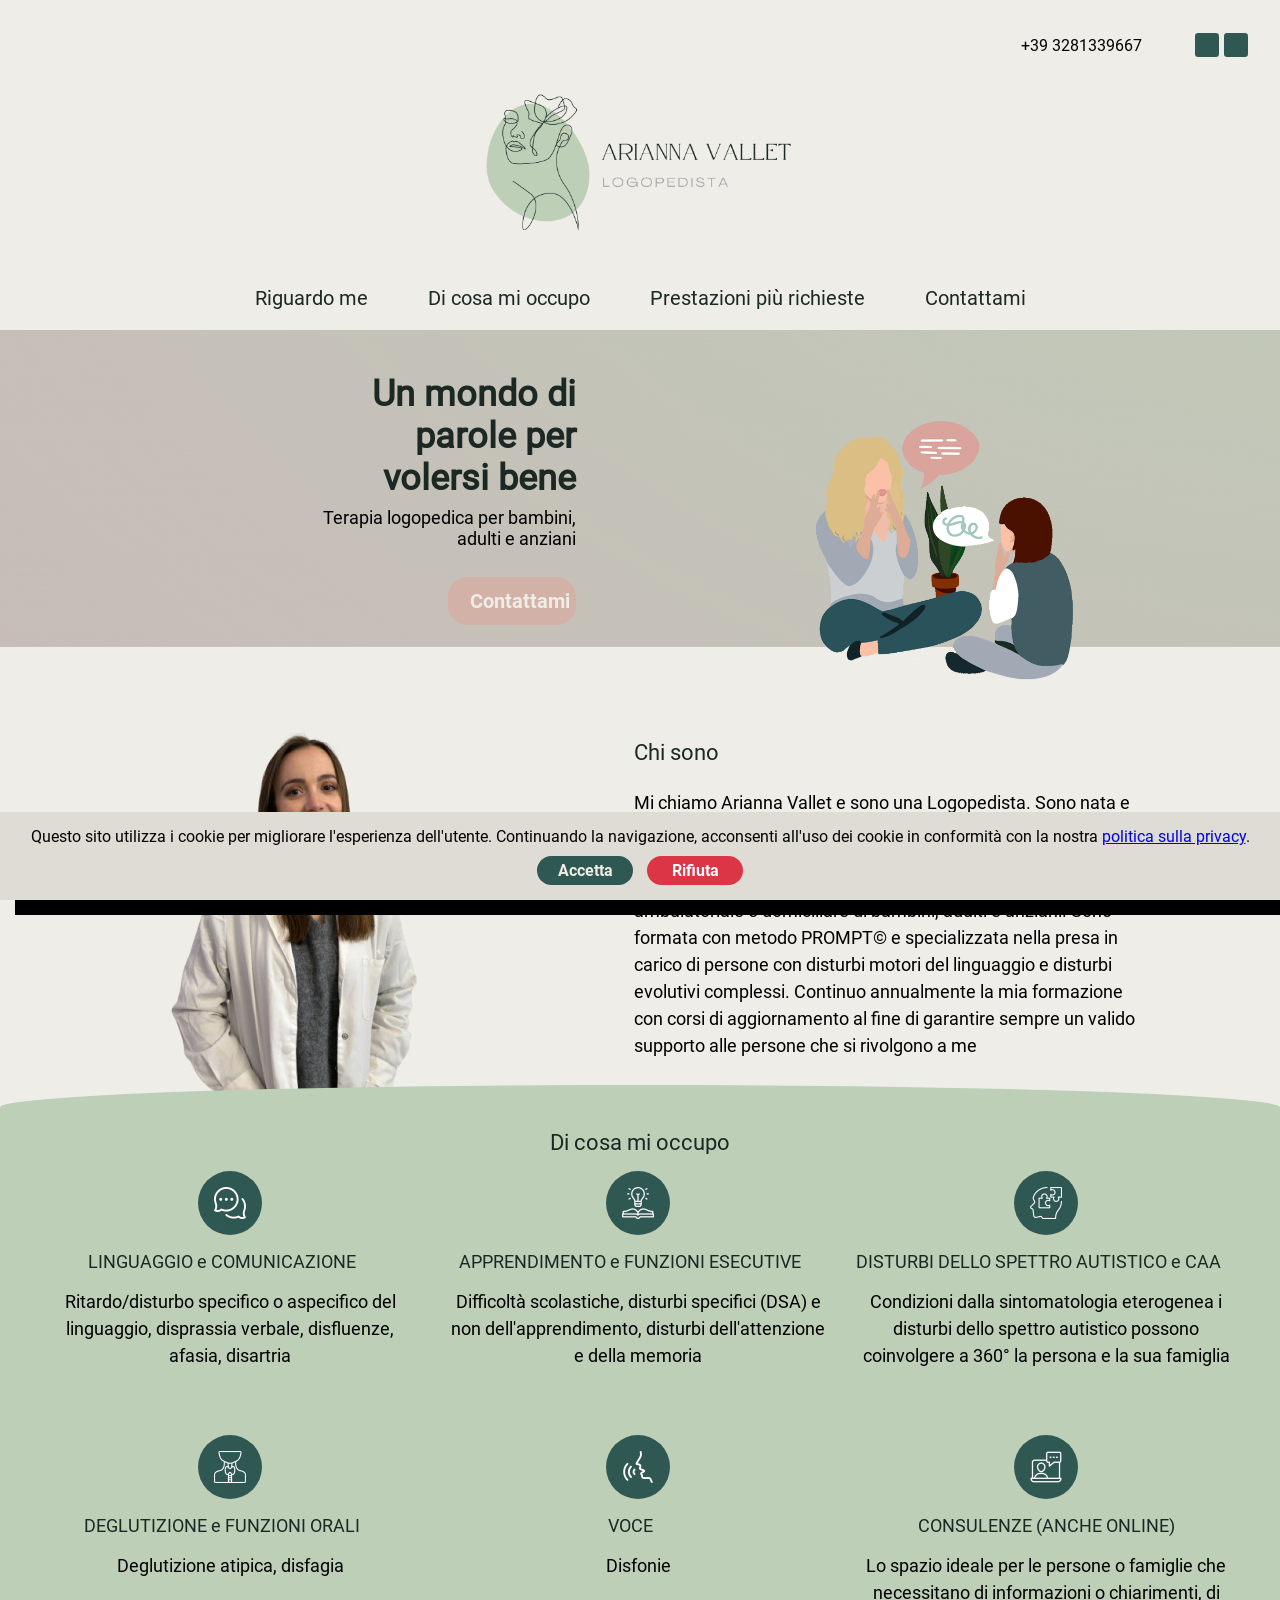
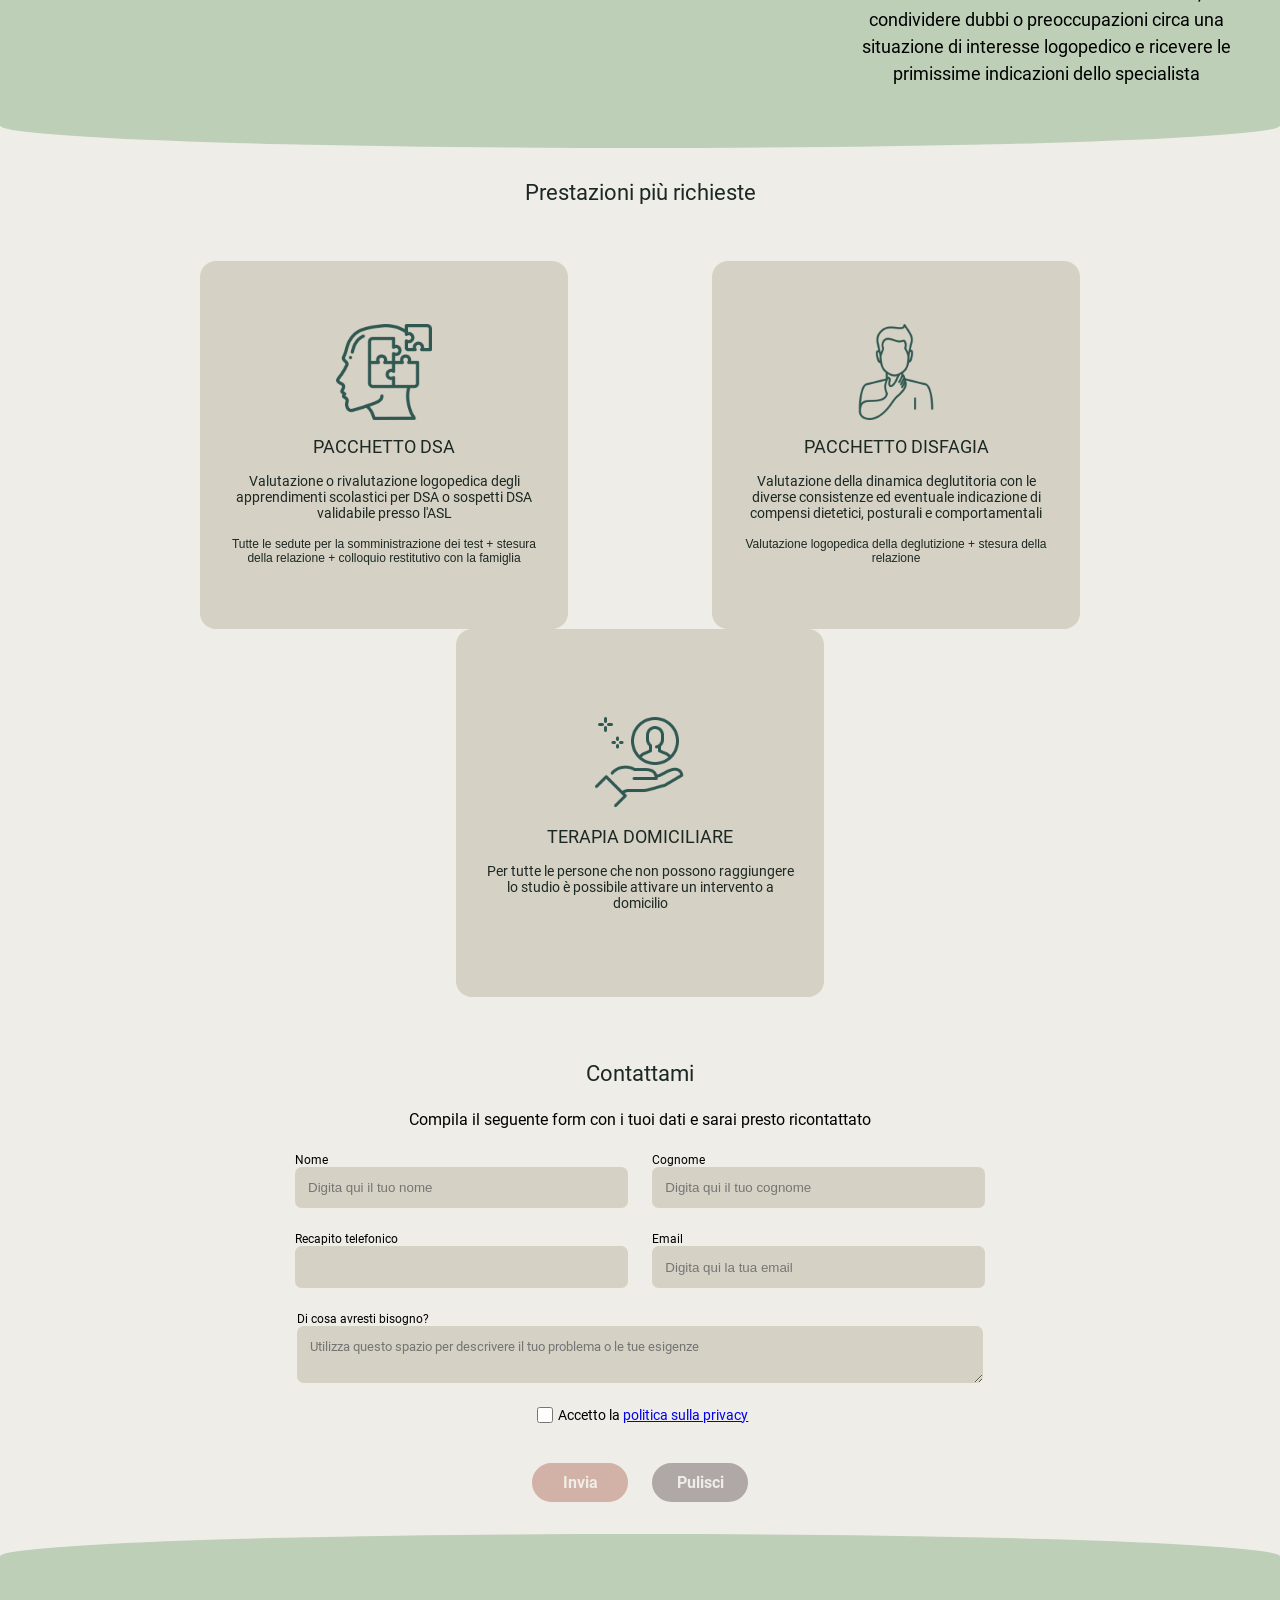
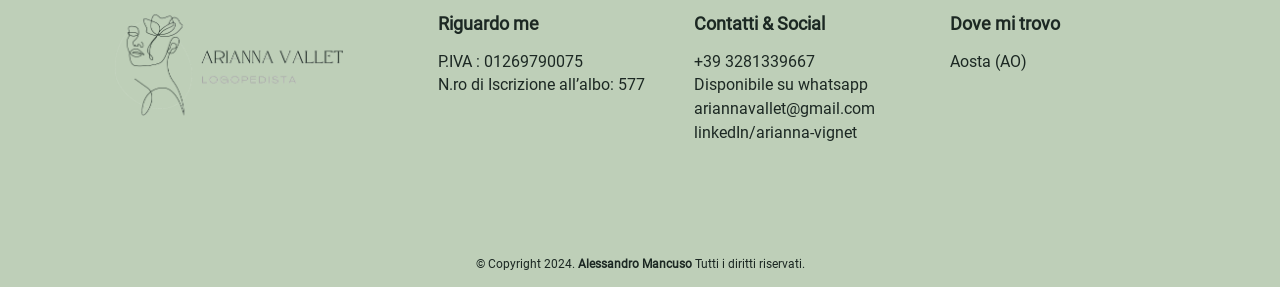
==== commit 51c4ff99: "." ====
--- a/index.html
+++ b/index.html
@@ -490,11 +490,6 @@
               alt="Logo Arianna Vallet Logopedista"
               class="footer_logo_img"
             />
-
-            <span style="text-align: center">
-              Terapia su misura per ogni esigenza per bambini, adulti e
-              trattamento di disturbi dell'apprendimento.
-            </span>
           </section>
         </section>
 
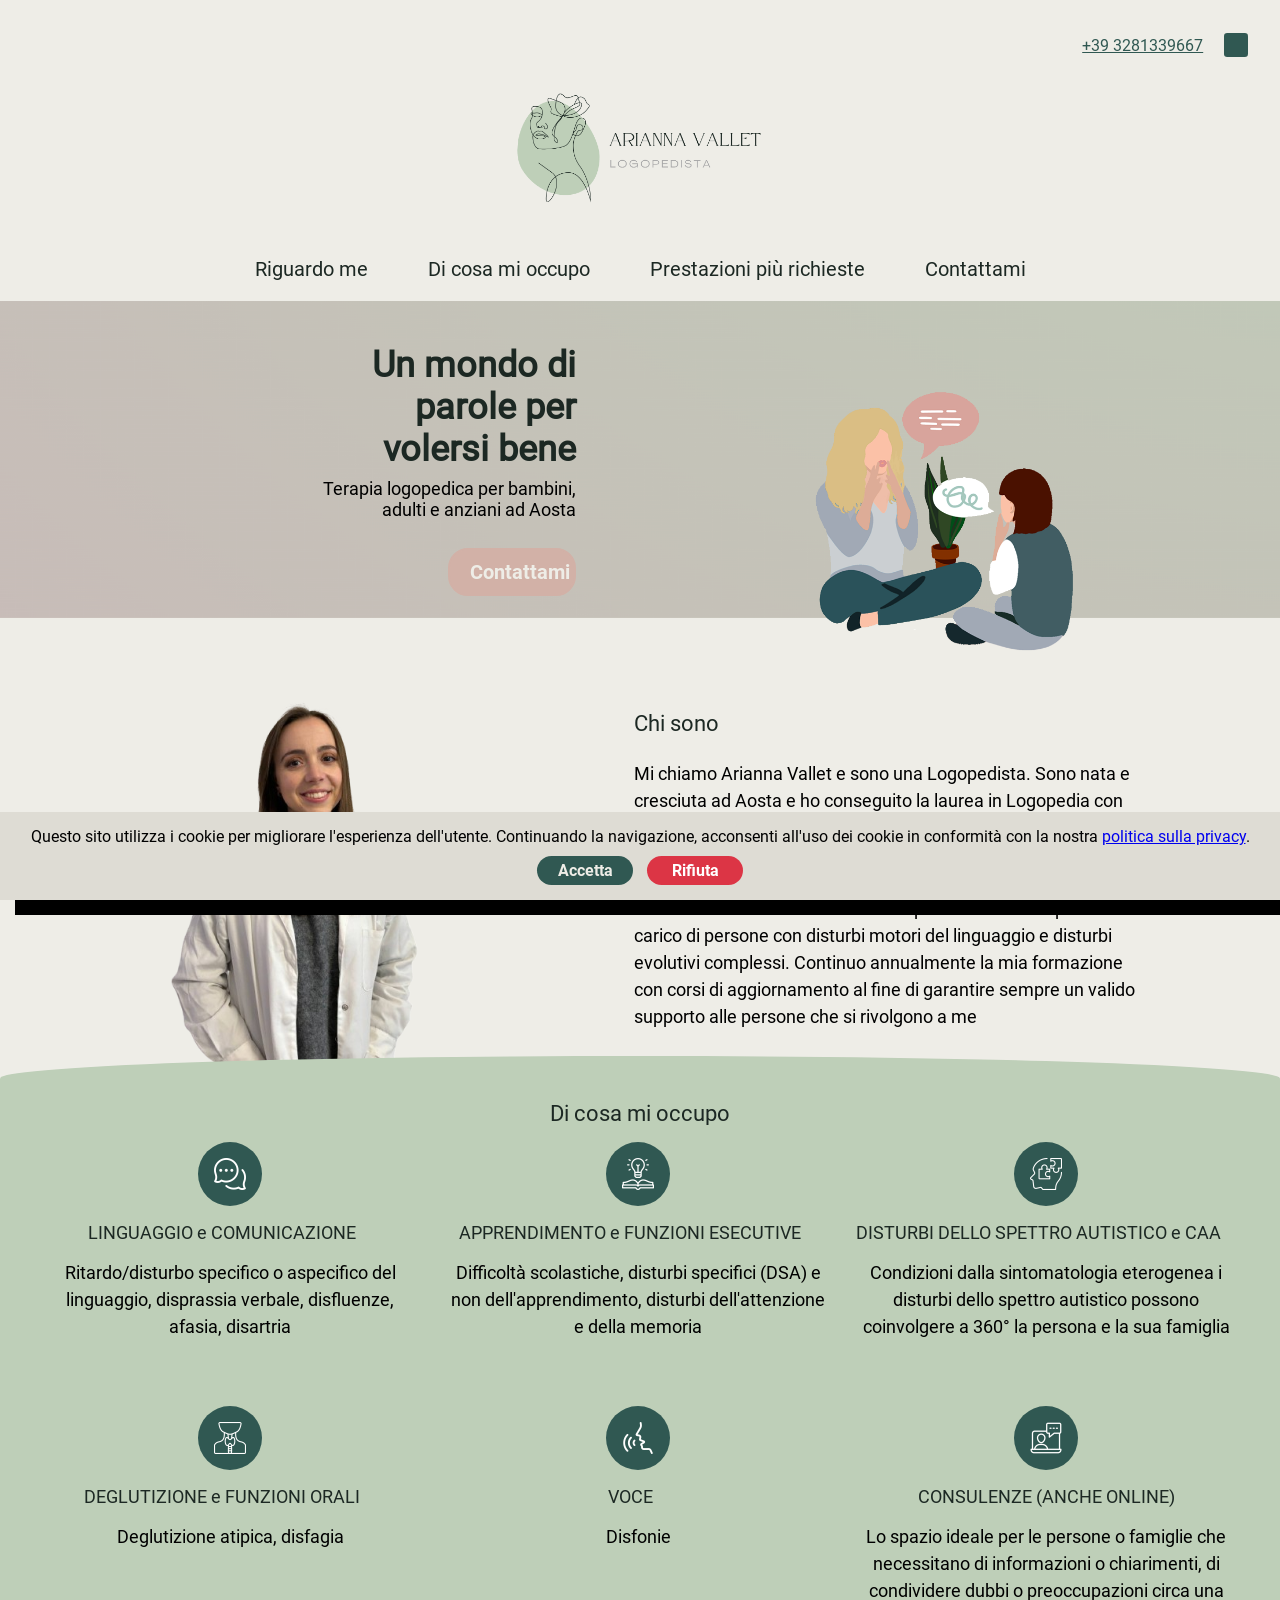
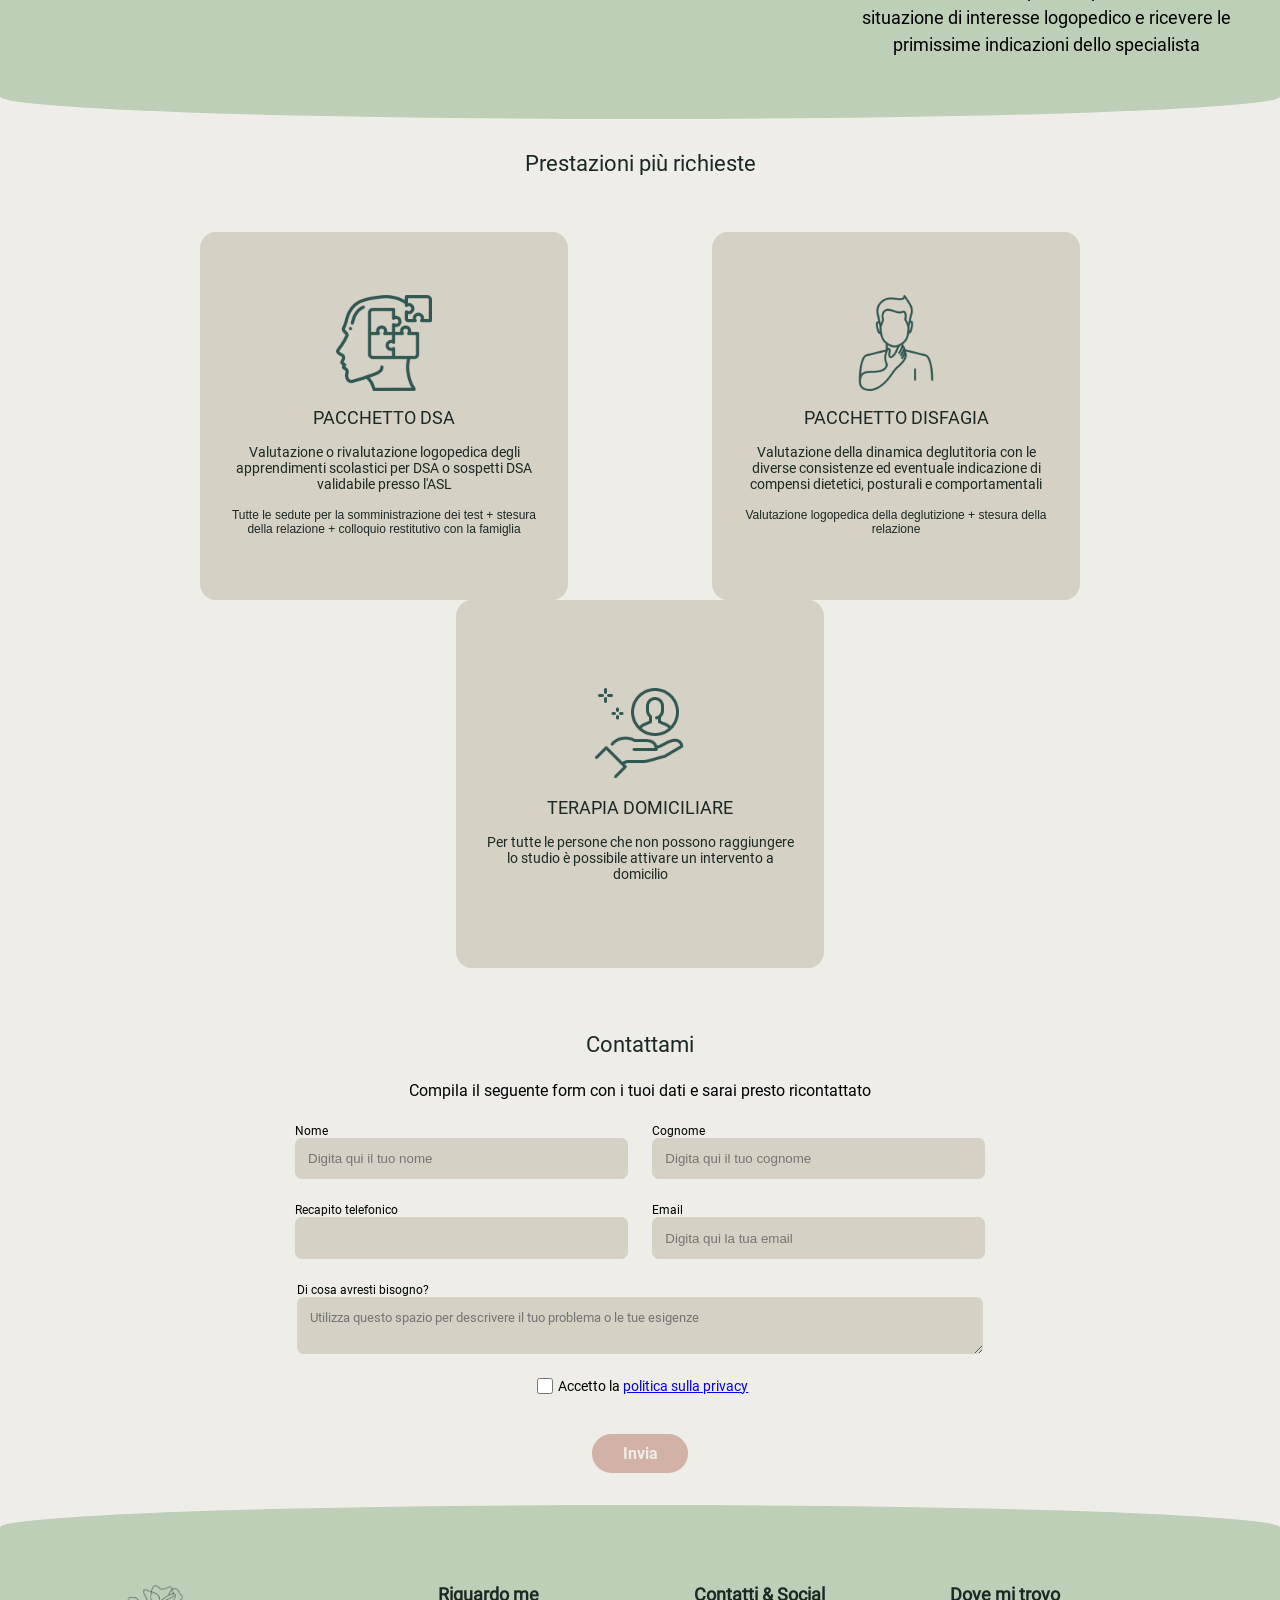
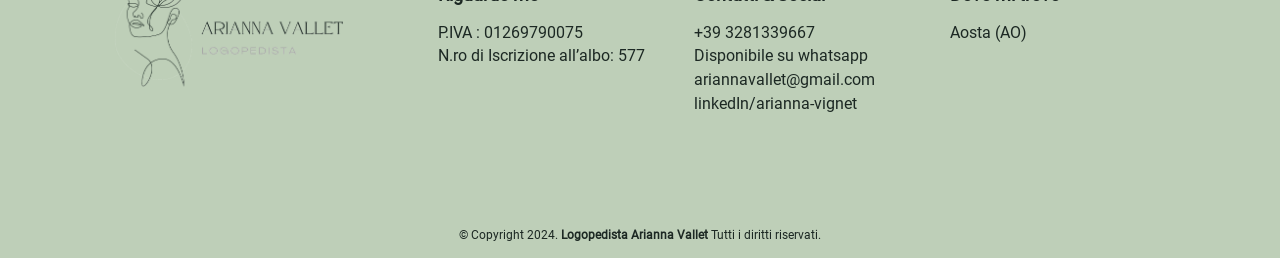
==== commit 0e6211a0: "updates" ====
--- a/index.html
+++ b/index.html
@@ -3,7 +3,12 @@
   <head>
     <meta charset="UTF-8" />
     <meta name="viewport" content="width=device-width, initial-scale=1.0" />
+
     <title>Logopedista Arianna Vallet</title>
+    <meta
+      name="description"
+      content="Logopedista ad Aosta: terapia del linguaggio per bambini, adulti e anziani. Contattami per fissare una consulenza."
+    />
 
     <link rel="stylesheet" href="./styles/common-styles.css" class="rel" />
     <link rel="stylesheet" href="./styles/index-style.css" class="rel" />
@@ -24,7 +29,7 @@
     ></script>
     <script type="text/javascript">
       (function () {
-        emailjs.init("eP-OsQstIpVyMtd-S");
+        emailjs.init("0Fu8k-0KGrH_fNWop");
       })();
     </script>
 
@@ -37,14 +42,12 @@
 
             this.contact_number.value = (Math.random() * 100000) | 0;
 
-            console.log("Arriva qui");
-
-            emailjs.sendForm("service_l561j2h", "template_czmaq0n", this).then(
+            emailjs.sendForm("service_pdjm21d", "template_jk209qn", this).then(
               function () {
-                console.log("SUCCESS!");
+                openModal('mail-success');
               },
               function (error) {
-                console.log("FAILED...", error);
+                openModal('mail-failed');
               }
             );
           });
@@ -54,49 +57,47 @@
   <body>
     <!-- HEADER -->
     <header>
-      <!-- BURGER MENU -->
+      <!-- Burger menu icon -->
       <div class="mobile-menu-section mobile-only">
         <i
           class="fa-solid fa-bars fa-2xl burger-menu"
           style="color: #fff"
           onclick="openNav()"
+          aria-label="Apri il menu di navigazione"
         ></i>
       </div>
 
-      <!-- MOBILE MENU -->
-      <div id="myNav" class="overlay mobile-only">
-        <!-- Button to close the overlay navigation -->
+      <!-- Mobile menu -->
+      <div id="myNav" class="overlay mobile-only" aria-hidden="true">
         <i
           class="fa-solid fa-xmark fa-2xl closebtn"
           style="color: #fff"
           onclick="closeNav()"
+          aria-label="Chiudi il menu di navigazione"
         ></i>
 
         <!-- Overlay content -->
-        <div class="overlay-content">
-          <a href="#" onclick="navigateFromMobileMenu('about-me')">Chi sono</a>
-          <a href="#" onclick="navigateFromMobileMenu('work-fields')"
-            >Di cosa mi occupo</a
-          >
-          <a href="#" onclick="navigateFromMobileMenu('services')"
-            >Prestazioni più richieste</a
-          >
-          <a href="#" onclick="navigateFromMobileMenu('contacts')">Contattami</a>
-        </div>
+        <nav class="overlay-content">
+          <a href="#about-me" onclick="closeNav()">Chi sono</a>
+          <a href="#work-fields" onclick="closeNav()">Di cosa mi occupo</a>
+          <a href="#services" onclick="closeNav()">Prestazioni più richieste</a>
+          <a href="#contacts" onclick="closeNav()">Contattami</a>
+        </nav>
       </div>
 
       <section class="header-contacts dekstop-only">
         <span class="header-phone-contact">
           <i class="fas fa-phone" style="color: #305852"></i>
-          +39 3281339667
+          <a href="tel:+393281339667" style="color: #305852">+39 3281339667</a>
         </span>
-        <div class="rounded-square">
-          <i class="fa-brands fa-instagram" style="color: #fff"></i>
-        </div>
+        <!-- <div class="rounded-square">
+          <i class="fa-brands fa-instagram" style="color: #fff" ></i>
+        </div> -->
         <a
           class="rounded-square"
           href="https://www.linkedin.com/in/arianna-vallet-1665b9220"
           target="_blank"
+          title="linkedIn"
         >
           <i class="fa-brands fa-linkedin-in" style="color: #fff"></i>
         </a>
@@ -106,23 +107,19 @@
         <img src="./images/logo.svg" alt="Logo Arianna Vallet Logopedista" />
       </section>
 
-      <nav>
+      <nav class="desktop-nav">
         <ul>
           <li>
-            <a href="#" onclick="scrollToAnchor('about-me')"> Riguardo me </a>
+            <a href="#about-me"> Riguardo me </a>
           </li>
           <li>
-            <a href="#" onclick="scrollToAnchor('work-fields')">
-              Di cosa mi occupo
-            </a>
+            <a href="#work-fields"> Di cosa mi occupo </a>
           </li>
           <li>
-            <a href="#" onclick="scrollToAnchor('services')">
-              Prestazioni più richieste
-            </a>
+            <a href="#services"> Prestazioni più richieste </a>
           </li>
           <li>
-            <a href="#" onclick="scrollToAnchor('contacts')"> Contattami </a>
+            <a href="#contacts"> Contattami </a>
           </li>
         </ul>
       </nav>
@@ -131,15 +128,13 @@
     <main>
       <!-- HERO -->
       <section class="hero">
-        <section class="call-to-action-section">
+        <div class="call-to-action-section">
           <h1>Un mondo di parole per volersi bene</h1>
 
-          <p>Terapia logopedica per bambini, adulti e anziani</p>
-
-          <button class="primary-btn" onclick="scrollToAnchor('contacts')">
-            <span>Contattami</span>
-          </button>
-        </section>
+          <p>Terapia logopedica per bambini, adulti e anziani ad Aosta</p>
+
+          <a href="#contacts" class="primary-btn">Contattami</a>
+        </div>
       </section>
 
       <!-- ABOUT ME -->
@@ -166,13 +161,13 @@
 
       <!-- DI COSA MI OCCUPO -->
       <section class="work-fields-section" id="work-fields">
-        <section class="curved-top-border"></section>
+        <div class="curved-top-border"></div>
 
         <section class="work-fields-container">
-          <h2>Di cosa mi occupo</h2>
+          <h2 class="animate-element">Di cosa mi occupo</h2>
 
           <section class="animate-element work-fields">
-            <article class="work-field animate-element">
+            <article class="work-field animate-element z-10">
               <div class="work-field-icon">
                 <img src="./images/chat.png" alt="" />
               </div>
@@ -207,7 +202,7 @@
               </button>
             </article>
 
-            <article class="work-field animate-element">
+            <article class="work-field animate-element z-10">
               <div class="work-field-icon">
                 <img src="./images/idea.png" alt="" />
               </div>
@@ -247,7 +242,7 @@
               </button>
             </article>
 
-            <article class="work-field animate-element">
+            <article class="work-field animate-elementz-10">
               <div class="work-field-icon">
                 <img src="./images/puzzle.png" alt="" />
               </div>
@@ -358,7 +353,7 @@
           </section>
         </section>
 
-        <section class="curved-bottom-border"></section>
+        <div class="curved-bottom-border"></div>
       </section>
 
       <!-- SERVICES (Pacchetti) -->
@@ -367,7 +362,7 @@
 
         <section class="services-container">
           <article class="service animate-element">
-            <img src="./images/dsa.png" alt="PACCHETTO DSA" />
+            <img src="./images/dsa.png" alt="ICONA PACCHETTO DSA" />
             <h3>PACCHETTO DSA</h3>
             <span class="subtitle">
               Valutazione o rivalutazione logopedica degli apprendimenti
@@ -381,7 +376,7 @@
           </article>
 
           <article class="service animate-element">
-            <img src="./images/throat.png" alt="PACCHETTO DISFAGIA" />
+            <img src="./images/throat.png" alt="ICONA PACCHETTO DISFAGIA" />
             <h3>PACCHETTO DISFAGIA</h3>
             <span class="subtitle">
               Valutazione della dinamica deglutitoria con le diverse consistenze
@@ -396,7 +391,10 @@
           </article>
 
           <article class="service animate-element">
-            <img src="./images/personalized.png" alt="PACCHETTO SU MISURA" />
+            <img
+              src="./images/personalized.png"
+              alt="ICONA TERAPIA DOMICILIARE"
+            />
             <h3>TERAPIA DOMICILIARE</h3>
             <span class="subtitle">
               Per tutte le persone che non possono raggiungere lo studio è
@@ -409,7 +407,7 @@
 
       <!-- CONTACT ME -->
       <section class="animate-element contact-me-section" id="contacts">
-        <h2>Contattami</h2>
+        <h2 class="animate-element">Contattami</h2>
         <p>
           Compila il seguente form con i tuoi dati e sarai presto ricontattato
         </p>
@@ -474,7 +472,6 @@
             <button class="primary-btn mobile-big-btn" type="submit">
               Invia
             </button>
-            <button class="tertiary-btn mobile-big-btn">Pulisci</button>
           </div>
         </form>
       </section>
@@ -542,11 +539,16 @@
 
       <section class="copyright">
         <span
-          >© Copyright 2024. <strong>Alessandro Mancuso</strong> Tutti i diritti
-          riservati.</span
+          >© Copyright 2024. <strong>Logopedista Arianna Vallet</strong> Tutti i
+          diritti riservati.</span
         >
       </section>
     </footer>
+
+    <!-- BACK TO TOP BTN -->
+    <button class="back-to-top-btn" id="back-to-top" onclick="topFunction()">
+      <img src="./images/up-chevron.png" alt="Back to top" />
+    </button>
 
     <!-- MODAL -->
     <div id="tooltipModal" class="modal">
--- a/styles/common-styles.css
+++ b/styles/common-styles.css
@@ -69,7 +69,7 @@
 }
 
 .header-logo img {
-    width: 20em;
+    width: 16em;
 }
 
 .header-contacts {
@@ -82,7 +82,7 @@
 }
 
 .header-phone-contact {
-    margin-right: 3em;
+    margin-right: 1em;
 }
 
 .rounded-square {
@@ -102,7 +102,7 @@
     background-color: #BECFB8; 
 }
 
-nav {
+nav.desktop-nav {
     height: 7vh;
     margin-top: 2em;
     display: flex;
@@ -110,7 +110,7 @@
     align-items: center;
 }
 
-nav ul {
+nav.desktop-nav ul {
     display: flex;
     gap: 3em;
     padding: 0;
@@ -118,18 +118,18 @@
     font-family: 'Roboto regular', sans-serif;
 }
 
-nav ul li {
+nav.desktop-nav ul li {
     list-style-type: none;
     padding: 0;
 
     cursor: pointer;
 }
 
-nav ul li:hover {
+nav.desktop-nav ul li:hover {
     text-decoration: underline;
 }
 
-nav a {
+nav.desktop-nav a {
     text-decoration: none;
     color: #1C2823;
 }
@@ -400,8 +400,9 @@
     background-color: #BECFB8;
 }
 
+/* Back to top */
+
 .back-to-top-btn {
-    display: none;;
     position: fixed;
     right: 2em;
     bottom: 2em;
@@ -436,7 +437,8 @@
 
 .tooltip {
     visibility: hidden;
-    width: 250px;
+    line-height: 1.5em;
+    width: 350px;
     background-color: #305852;
     color: #fff;
     text-align: center;
@@ -444,7 +446,7 @@
     padding: 10px;
     position: absolute;
     z-index: 1;
-    top: 150%; /* Posiziona il fumetto sotto l'icona */
+    margin-top: 20px;
     left: -100px;
     transform: translateX(-50%);
     opacity: 0;
@@ -456,8 +458,7 @@
     content: '';
     position: absolute;
     bottom: 100%; /* In alto al fumetto */
-    right: 10px;
-    margin-left: -5px;
+    right: 60px;
     border-width: 6px;
     border-style: solid;
     border-color: transparent transparent #305852 transparent;
@@ -535,6 +536,7 @@
     opacity: 0;
     transform: translateY(70px);
     transition: opacity 0.7s ease-out, transform 0.7s ease-out;
+    z-index: 1;
 }
 
 .animate-element.visible {
@@ -557,39 +559,43 @@
     text-align: center;
     transition: transform 0.5s ease; /* Aggiunge un'animazione al trasformare il banner */
     transform: translateY(100%); /* Sposta il banner verso il basso di una quantità uguale all'altezza del banner */
-  }
-
-  #banner-privacy.show {
+}
+
+#banner-privacy.show {
     transform: translateY(0); /* Sposta il banner verso l'alto per farlo apparire */
-  }
-
-  #banner-buttons {
+}
+
+#banner-buttons {
     margin-top: 10px;
-  }
-
-  #banner-buttons button {
+}
+
+#banner-buttons button {
     margin: 0 5px;
     padding: 5px 10px;
     border: none;
     cursor: pointer;
-  }
-
-  #banner-buttons button.accept {
+}
+
+#banner-buttons button.accept {
     background-color: #007bff;
     color: #fff;
-  }
-
-  #banner-buttons button.reject {
+}
+
+#banner-buttons button.reject {
     background-color: #dc3545;
     color: #fff;
-  }
-
+}
+
+  /* EXTRA */
 .d-flex {
     display: flex;
     align-items: center;
     gap: 1em;
 }
 
+.z-10 {
+    z-index: 10;
+}
 
 @media only screen and (min-width: 800px) and (max-width: 1200px) {
 
@@ -622,7 +628,7 @@
         width: 15em;
     }
 
-    nav {
+    nav.desktop-nav {
         display: none;
     }
 
--- a/styles/index-style.css
+++ b/styles/index-style.css
@@ -38,11 +38,13 @@
     font-weight: 400;
 }
 
-.call-to-action-section button {
+.call-to-action-section a {
     width: 10vw;
     font-size: 20px;
     padding: 0.5em 1em;
     border-radius: 1em;
+    text-align: center;
+    text-decoration: none;
 }
 
 /* ABOUT ME SECTION */
@@ -220,12 +222,12 @@
 
 @media only screen and (min-width: 800px) and (max-width: 1200px) {
 
-    section.call-to-action-section {
+    .call-to-action-section {
         width: 40vw;
         margin-left: 10vw;
     }
 
-    section.call-to-action-section button {
+    .call-to-action-section a {
         width: 20vw;
     }
 
@@ -310,7 +312,7 @@
         font-size: 18px;
     }
 
-    .call-to-action-section button {
+    .call-to-action-section a {
         width: 40vw;
     }
 
--- a/styles/modal-style.css
+++ b/styles/modal-style.css
@@ -40,6 +40,9 @@
     display: flex;
     flex-direction: column;
     gap: 1.5em;
+
+    max-height: 90vh;
+    overflow: auto;
   }
   
   .modal-header {
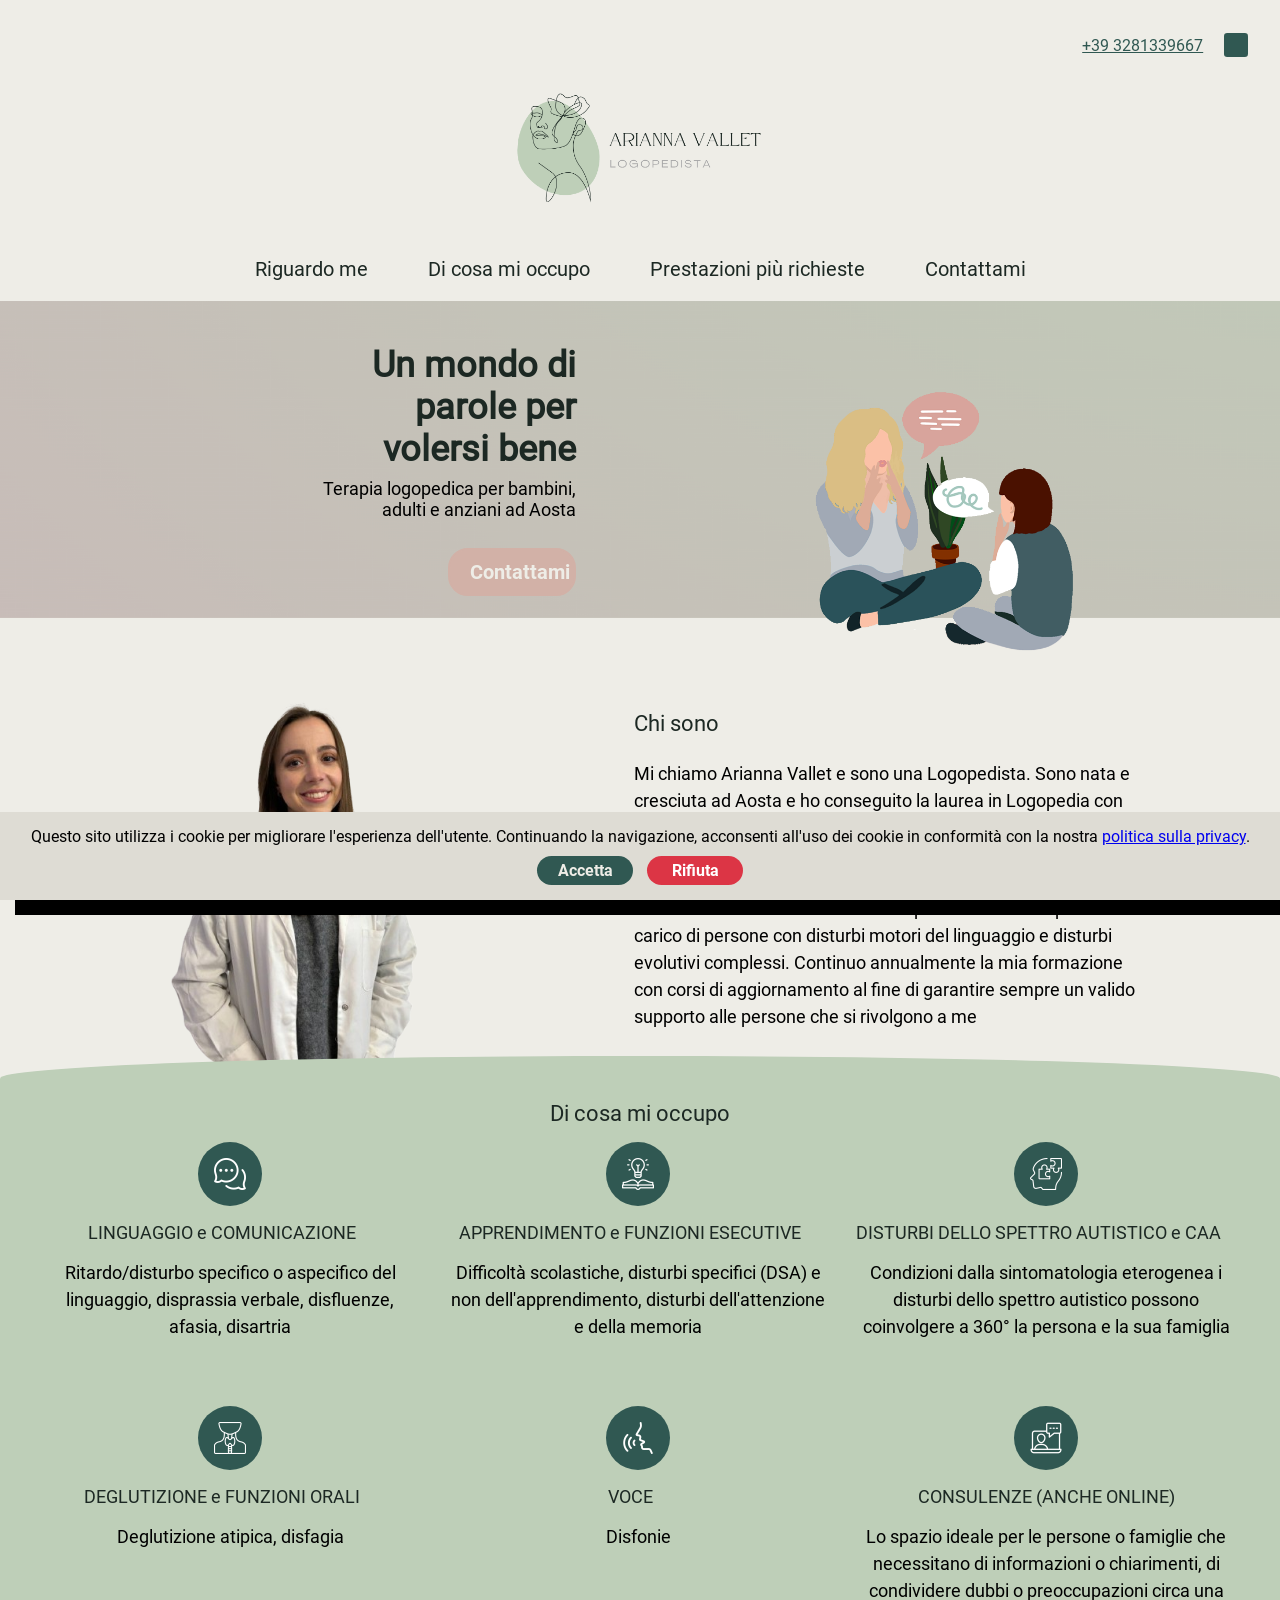
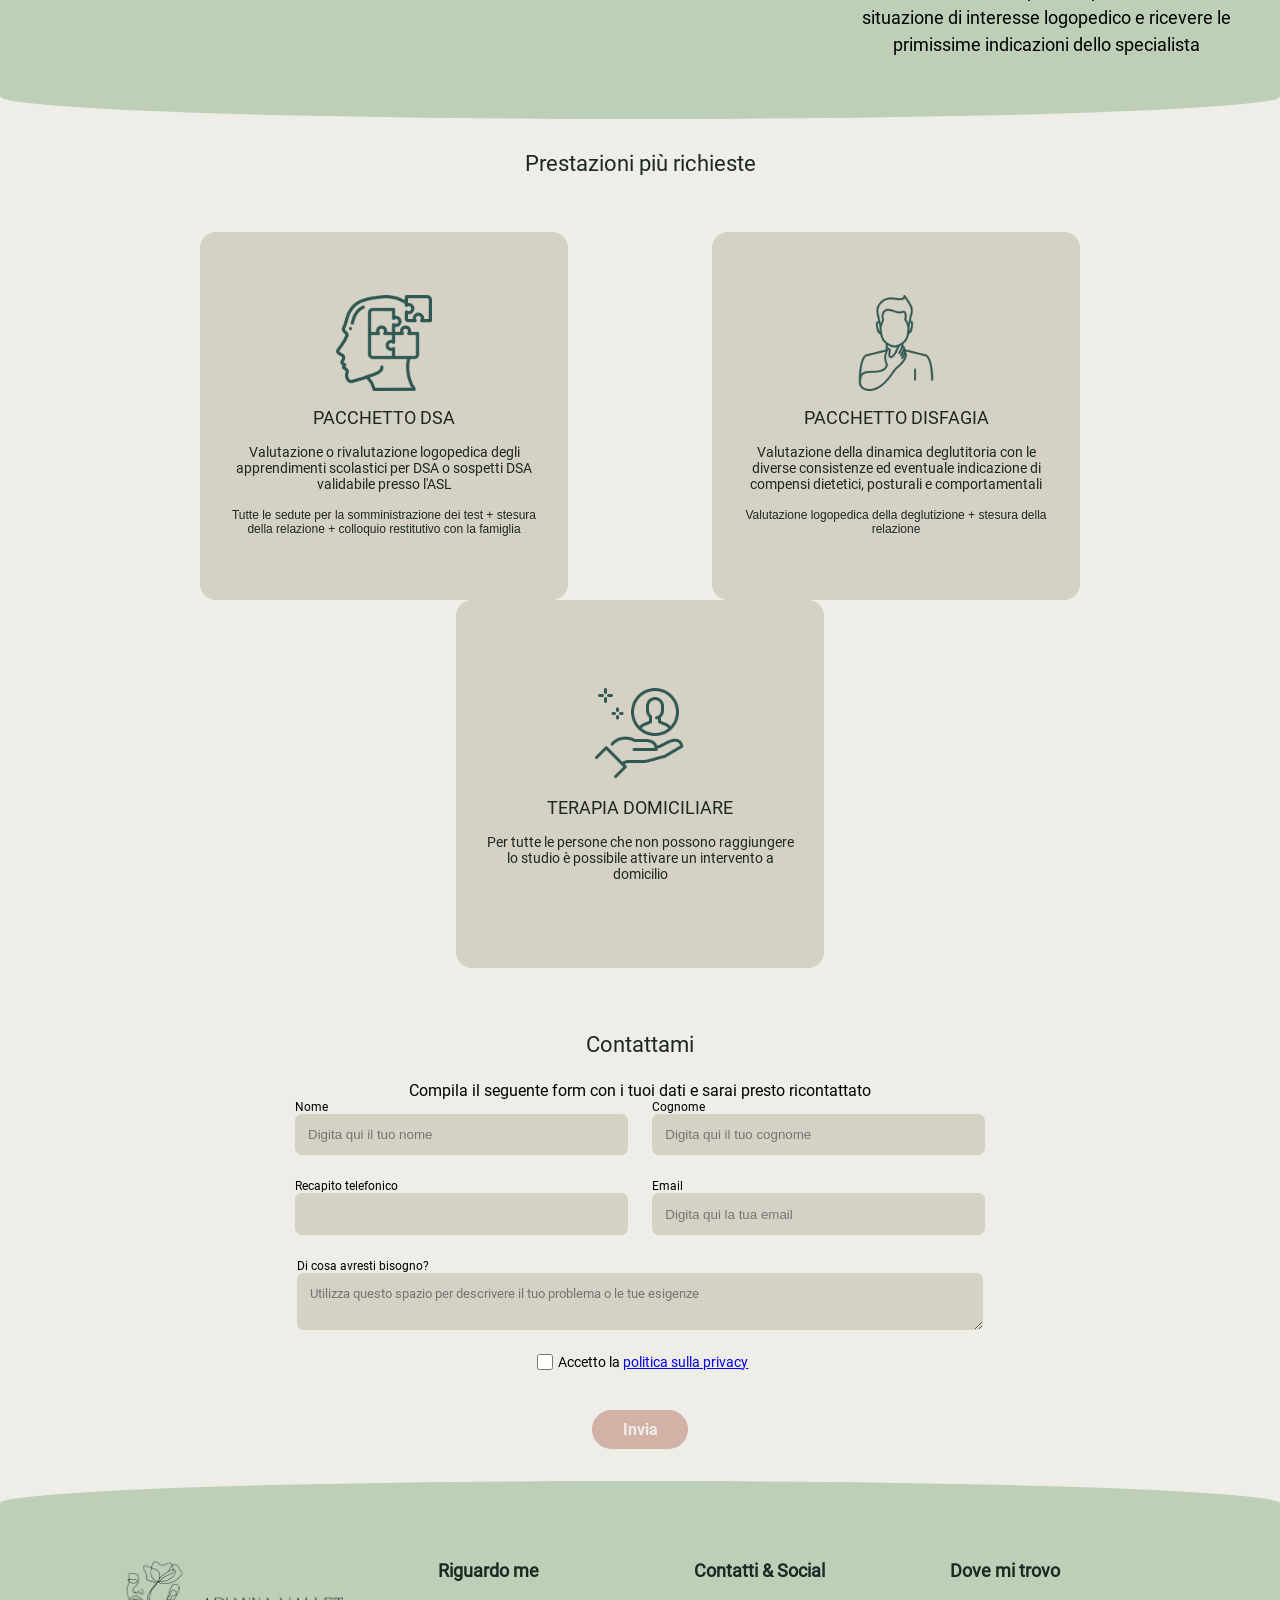
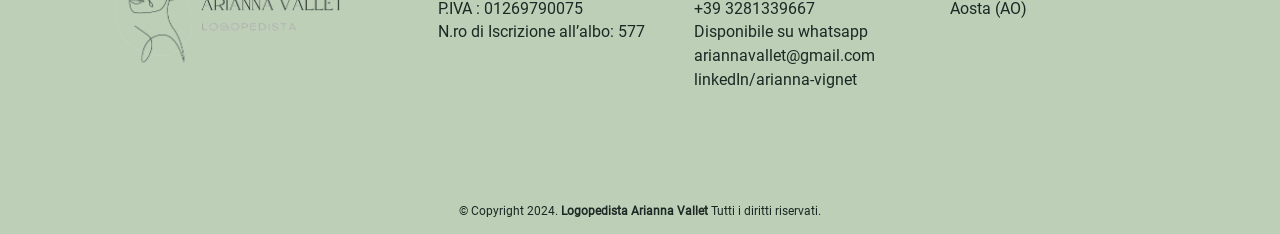
==== commit 8171ed7b: "fixes" ====
--- a/index.html
+++ b/index.html
@@ -44,10 +44,10 @@
 
             emailjs.sendForm("service_pdjm21d", "template_jk209qn", this).then(
               function () {
-                openModal('mail-success');
+                openModal("mail-success");
               },
               function (error) {
-                openModal('mail-failed');
+                openModal("mail-failed");
               }
             );
           });
@@ -406,74 +406,77 @@
       </section>
 
       <!-- CONTACT ME -->
-      <section class="animate-element contact-me-section" id="contacts">
+      <section class="contact-me-section" id="contacts">
         <h2 class="animate-element">Contattami</h2>
-        <p>
-          Compila il seguente form con i tuoi dati e sarai presto ricontattato
-        </p>
-
-        <form class="contact-me-form gap" id="contact-form">
-          <input type="hidden" name="contact_number" />
-
-          <div class="row gap">
-            <div class="text-input">
-              <span>Nome</span>
-              <input
-                type="text"
-                name="nome"
-                placeholder="Digita qui il tuo nome"
-                required
-              />
+
+        <div class="animate-element">
+          <p>
+            Compila il seguente form con i tuoi dati e sarai presto ricontattato
+          </p>
+
+          <form class="contact-me-form gap" id="contact-form">
+            <input type="hidden" name="contact_number" />
+
+            <div class="row gap">
+              <div class="text-input">
+                <span>Nome</span>
+                <input
+                  type="text"
+                  name="nome"
+                  placeholder="Digita qui il tuo nome"
+                  required
+                />
+              </div>
+
+              <div class="text-input">
+                <span>Cognome</span>
+                <input
+                  type="text"
+                  name="cognome"
+                  placeholder="Digita qui il tuo cognome"
+                  required
+                />
+              </div>
             </div>
-
-            <div class="text-input">
-              <span>Cognome</span>
-              <input
-                type="text"
-                name="cognome"
-                placeholder="Digita qui il tuo cognome"
-                required
-              />
+            <div class="row gap">
+              <div class="text-input">
+                <span>Recapito telefonico</span>
+                <input type="tel" name="phone" required />
+              </div>
+              <div class="text-input">
+                <span>Email</span>
+                <input
+                  type="text"
+                  name="email"
+                  placeholder="Digita qui la tua email"
+                />
+              </div>
             </div>
-          </div>
-          <div class="row gap">
-            <div class="text-input">
-              <span>Recapito telefonico</span>
-              <input type="tel" name="phone" required />
+            <div class="row">
+              <div class="text-input">
+                <span>Di cosa avresti bisogno?</span>
+                <textarea
+                  name="messaggio"
+                  placeholder="Utilizza questo spazio per descrivere il tuo problema o le tue esigenze"
+                  required
+                ></textarea>
+              </div>
             </div>
-            <div class="text-input">
-              <span>Email</span>
-              <input
-                type="text"
-                name="email"
-                placeholder="Digita qui la tua email"
-              />
+
+            <div class="row">
+              <input type="checkbox" id="consenso" name="consenso" required />
+              <label for="consenso" style="font-size: 14px">
+                Accetto la <a href="#" class="href">politica sulla privacy</a>
+              </label>
             </div>
-          </div>
-          <div class="row">
-            <div class="text-input">
-              <span>Di cosa avresti bisogno?</span>
-              <textarea
-                name="messaggio"
-                placeholder="Utilizza questo spazio per descrivere il tuo problema o le tue esigenze"
-                required
-              ></textarea>
+
+            <div class="row contact-btn-row gap">
+              <button class="primary-btn mobile-big-btn" type="submit">
+                Invia
+              </button>
             </div>
-          </div>
-
-          <div class="row">
-            <input type="checkbox" id="consenso" name="consenso" required />
-            <label for="consenso" style="font-size: 14px">
-              Accetto la <a href="#" class="href">politica sulla privacy</a>
-            </label>
-          </div>
-
-          <div class="row contact-btn-row gap">
-            <button class="primary-btn mobile-big-btn" type="submit">
-              Invia
-            </button>
-          </div>
-        </form>
+          </form>
+        </div>
       </section>
     </main>
 
--- a/styles/common-styles.css
+++ b/styles/common-styles.css
@@ -161,7 +161,7 @@
     height: 0;
     width: 0;
     position: fixed;
-    z-index: 1;
+    z-index: 10;
     top: 0;
     right: 0;
     background: linear-gradient(to bottom, #305852f9, #bedfb8f9); 
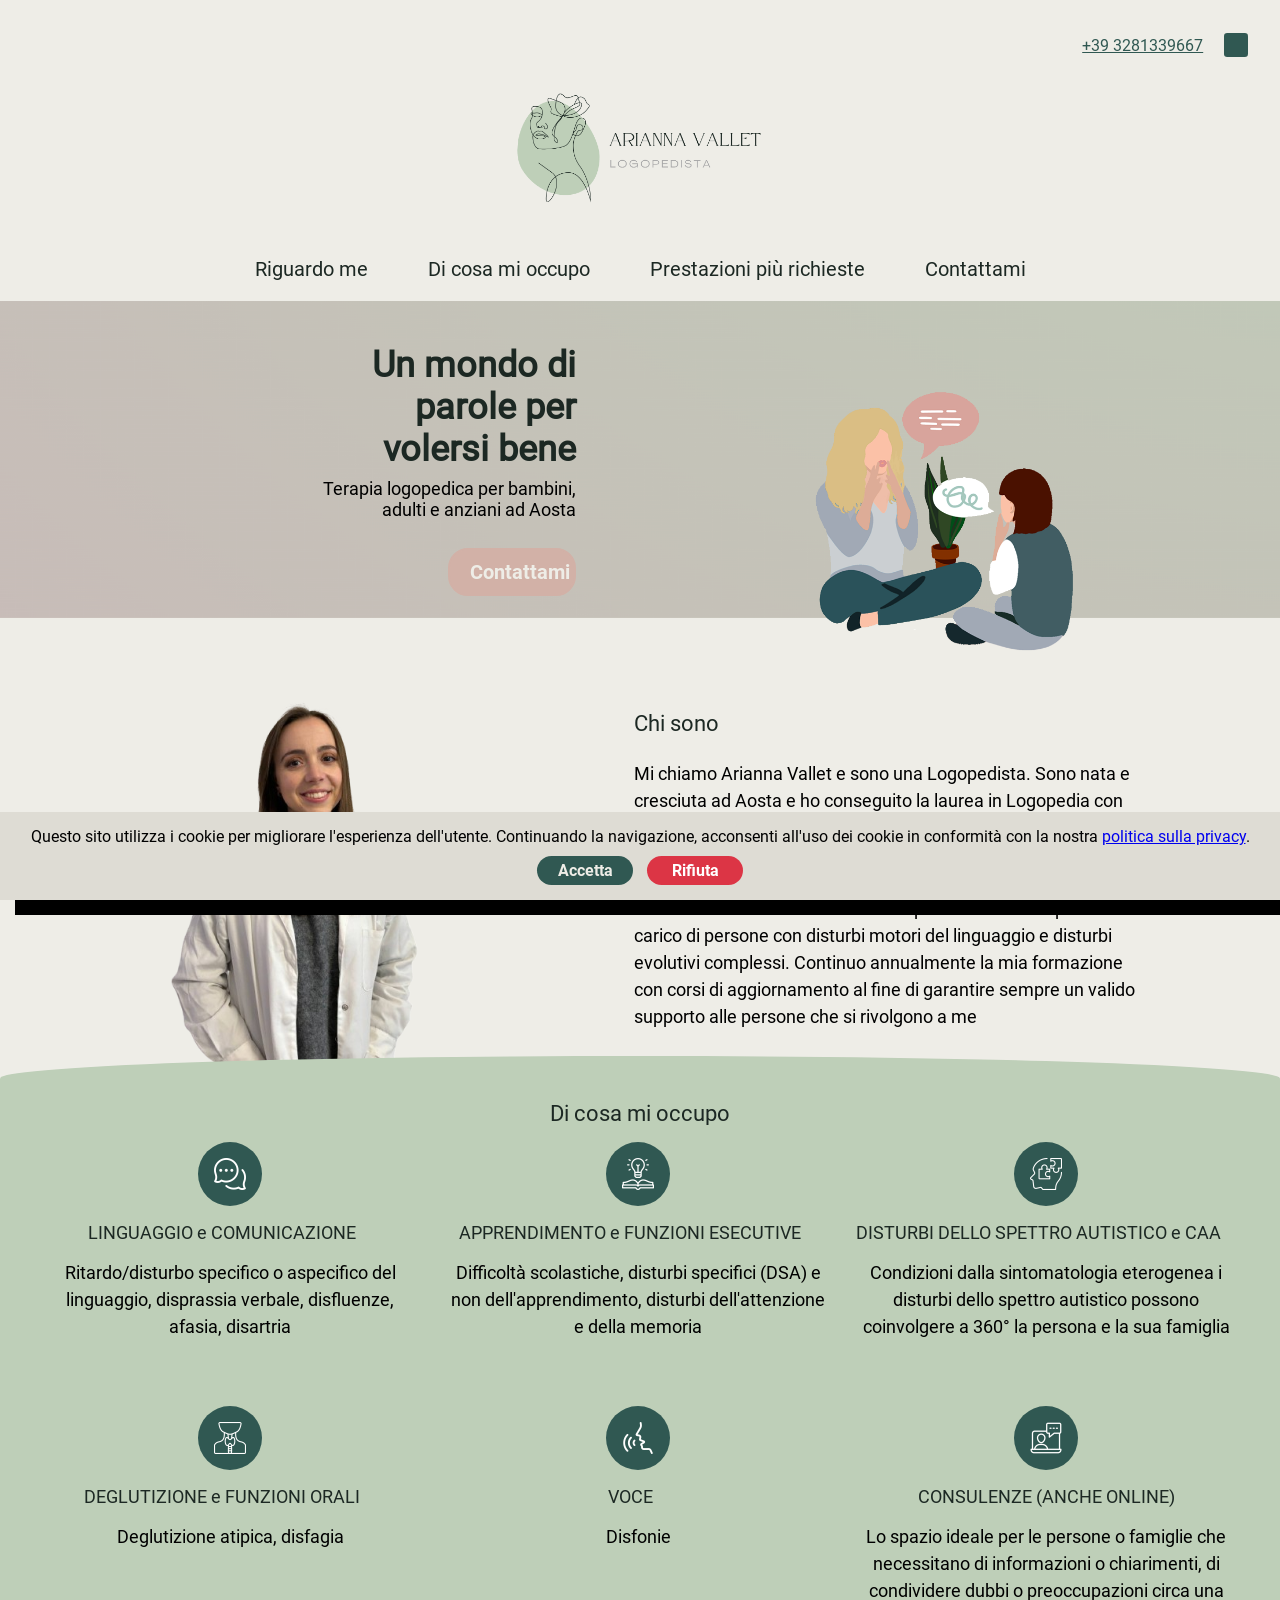
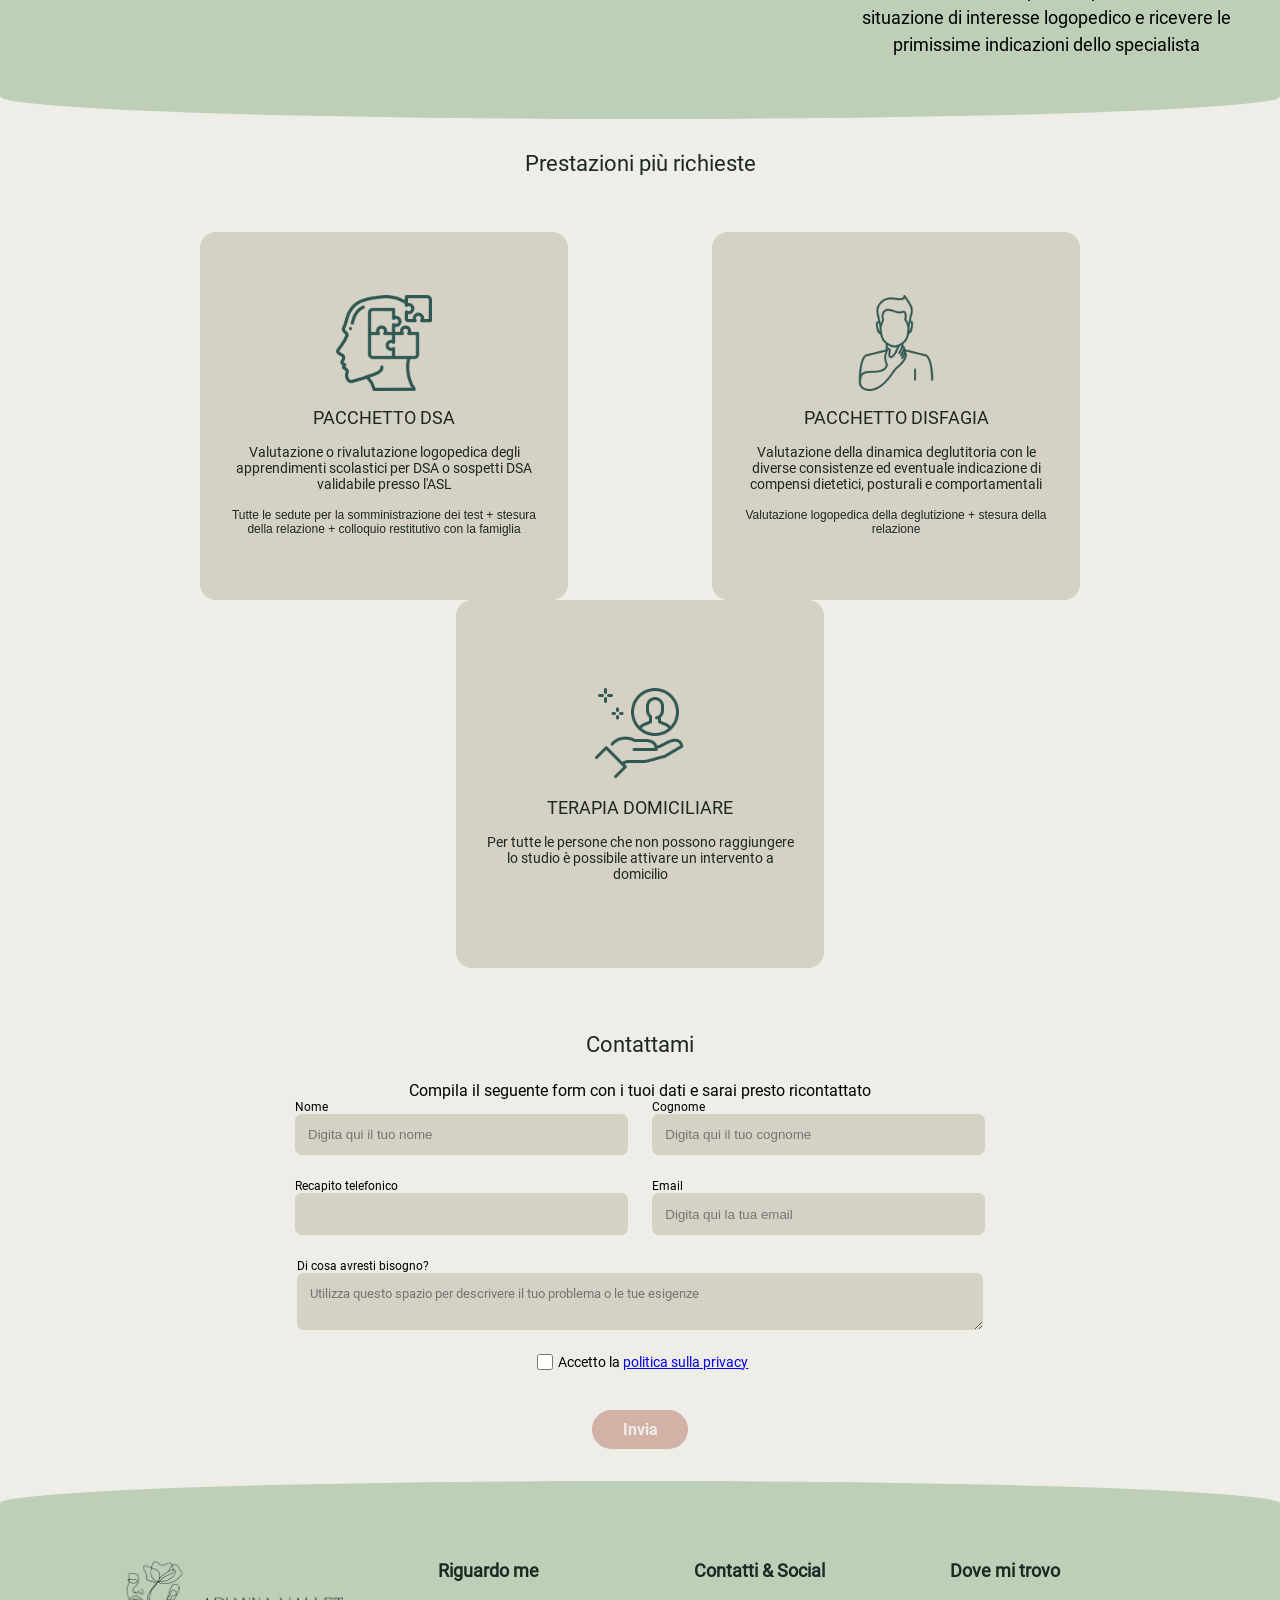
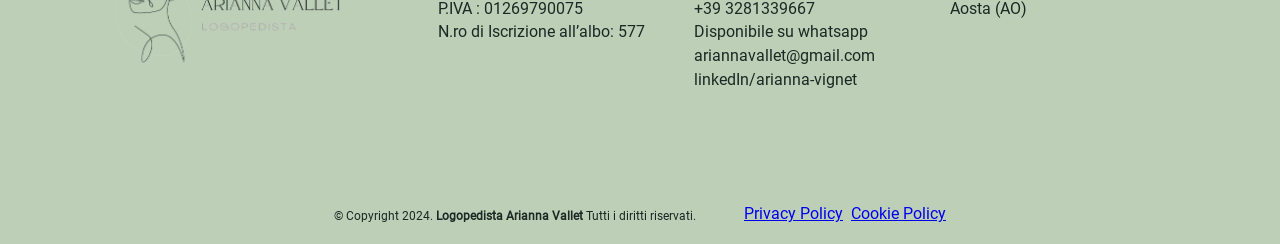
==== commit e5a50e39: "Pulizia progetto e aggiunte privacy & coockie policy" ====
--- a/index.html
+++ b/index.html
@@ -140,7 +140,10 @@
       <!-- ABOUT ME -->
       <section class="about-me-section" id="about-me">
         <figure>
-          <img src="./images/photo.png" alt="" />
+          <img
+            src="./images/photo.png"
+            alt="Logopedista Arianna Vallet photo"
+          />
           <figcaption>
             <h2>Chi sono</h2>
             <p>
@@ -545,6 +548,58 @@
           >© Copyright 2024. <strong>Logopedista Arianna Vallet</strong> Tutti i
           diritti riservati.</span
         >
+        <ul>
+          <li>
+            <a
+              href="https://www.iubenda.com/privacy-policy/52225753"
+              class="iubenda-white iubenda-noiframe iubenda-embed iubenda-noiframe"
+              title="Privacy Policy "
+              >Privacy Policy</a
+            >
+            <script type="text/javascript">
+              (function (w, d) {
+                var loader = function () {
+                  var s = d.createElement("script"),
+                    tag = d.getElementsByTagName("script")[0];
+                  s.src = "https://cdn.iubenda.com/iubenda.js";
+                  tag.parentNode.insertBefore(s, tag);
+                };
+                if (w.addEventListener) {
+                  w.addEventListener("load", loader, false);
+                } else if (w.attachEvent) {
+                  w.attachEvent("onload", loader);
+                } else {
+                  w.onload = loader;
+                }
+              })(window, document);
+            </script>
+          </li>
+          <li>
+            <a
+              href="https://www.iubenda.com/privacy-policy/52225753/cookie-policy"
+              class="iubenda-white iubenda-noiframe iubenda-embed iubenda-noiframe"
+              title="Cookie Policy "
+              >Cookie Policy</a
+            >
+            <script type="text/javascript">
+              (function (w, d) {
+                var loader = function () {
+                  var s = d.createElement("script"),
+                    tag = d.getElementsByTagName("script")[0];
+                  s.src = "https://cdn.iubenda.com/iubenda.js";
+                  tag.parentNode.insertBefore(s, tag);
+                };
+                if (w.addEventListener) {
+                  w.addEventListener("load", loader, false);
+                } else if (w.attachEvent) {
+                  w.attachEvent("onload", loader);
+                } else {
+                  w.onload = loader;
+                }
+              })(window, document);
+            </script>
+          </li>
+        </ul>
       </section>
     </footer>
 
--- a/styles/common-styles.css
+++ b/styles/common-styles.css
@@ -9,11 +9,6 @@
 @font-face {
     font-family: 'Roboto bold';
     src: url("../fonts/Roboto/Roboto-Bold.ttf");
-}
-
-@font-face {
-    font-family: 'Copperplate gothic';
-    src: url("../fonts/Copperplate-gothic/Copperplate-Gothic-Std-29-AB.ttf");
 }
 
 h1 {
@@ -306,6 +301,8 @@
 section.copyright {
     display: flex;
     justify-content: center;
+    align-items: center;
+    gap: 3em;
     background-color: #BECFB8;
     padding: 1em 0;
 }
@@ -314,6 +311,10 @@
     font-size: 12px;
 }
 
+section.copyright ul {
+    display: flex;
+}
+
 /* LOGO */
 
 .logo {
@@ -326,7 +327,6 @@
 
 .logo h1 {
     color: #1C2823;
-    font-family: 'Copperplate gothic', sans-serif;
     font-size: 18px;
     font-weight: 100;
     letter-spacing: 1px;
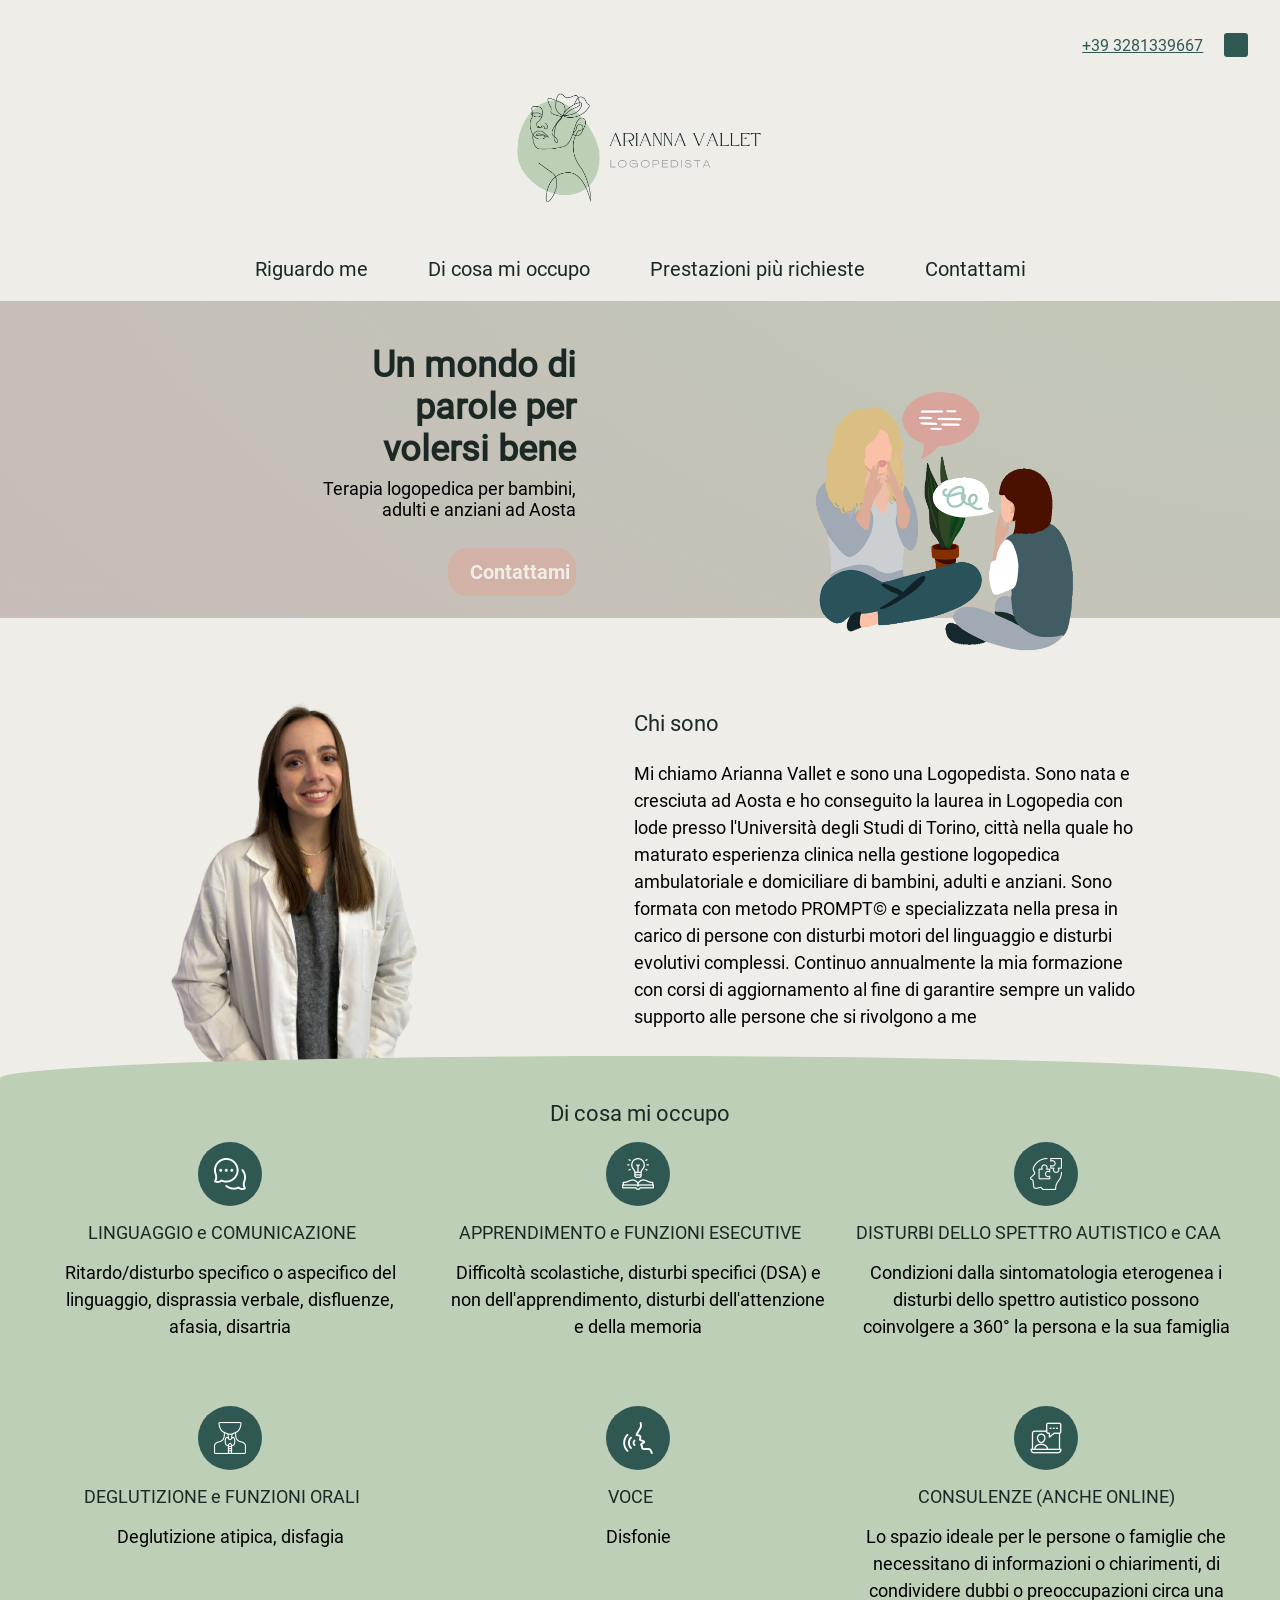
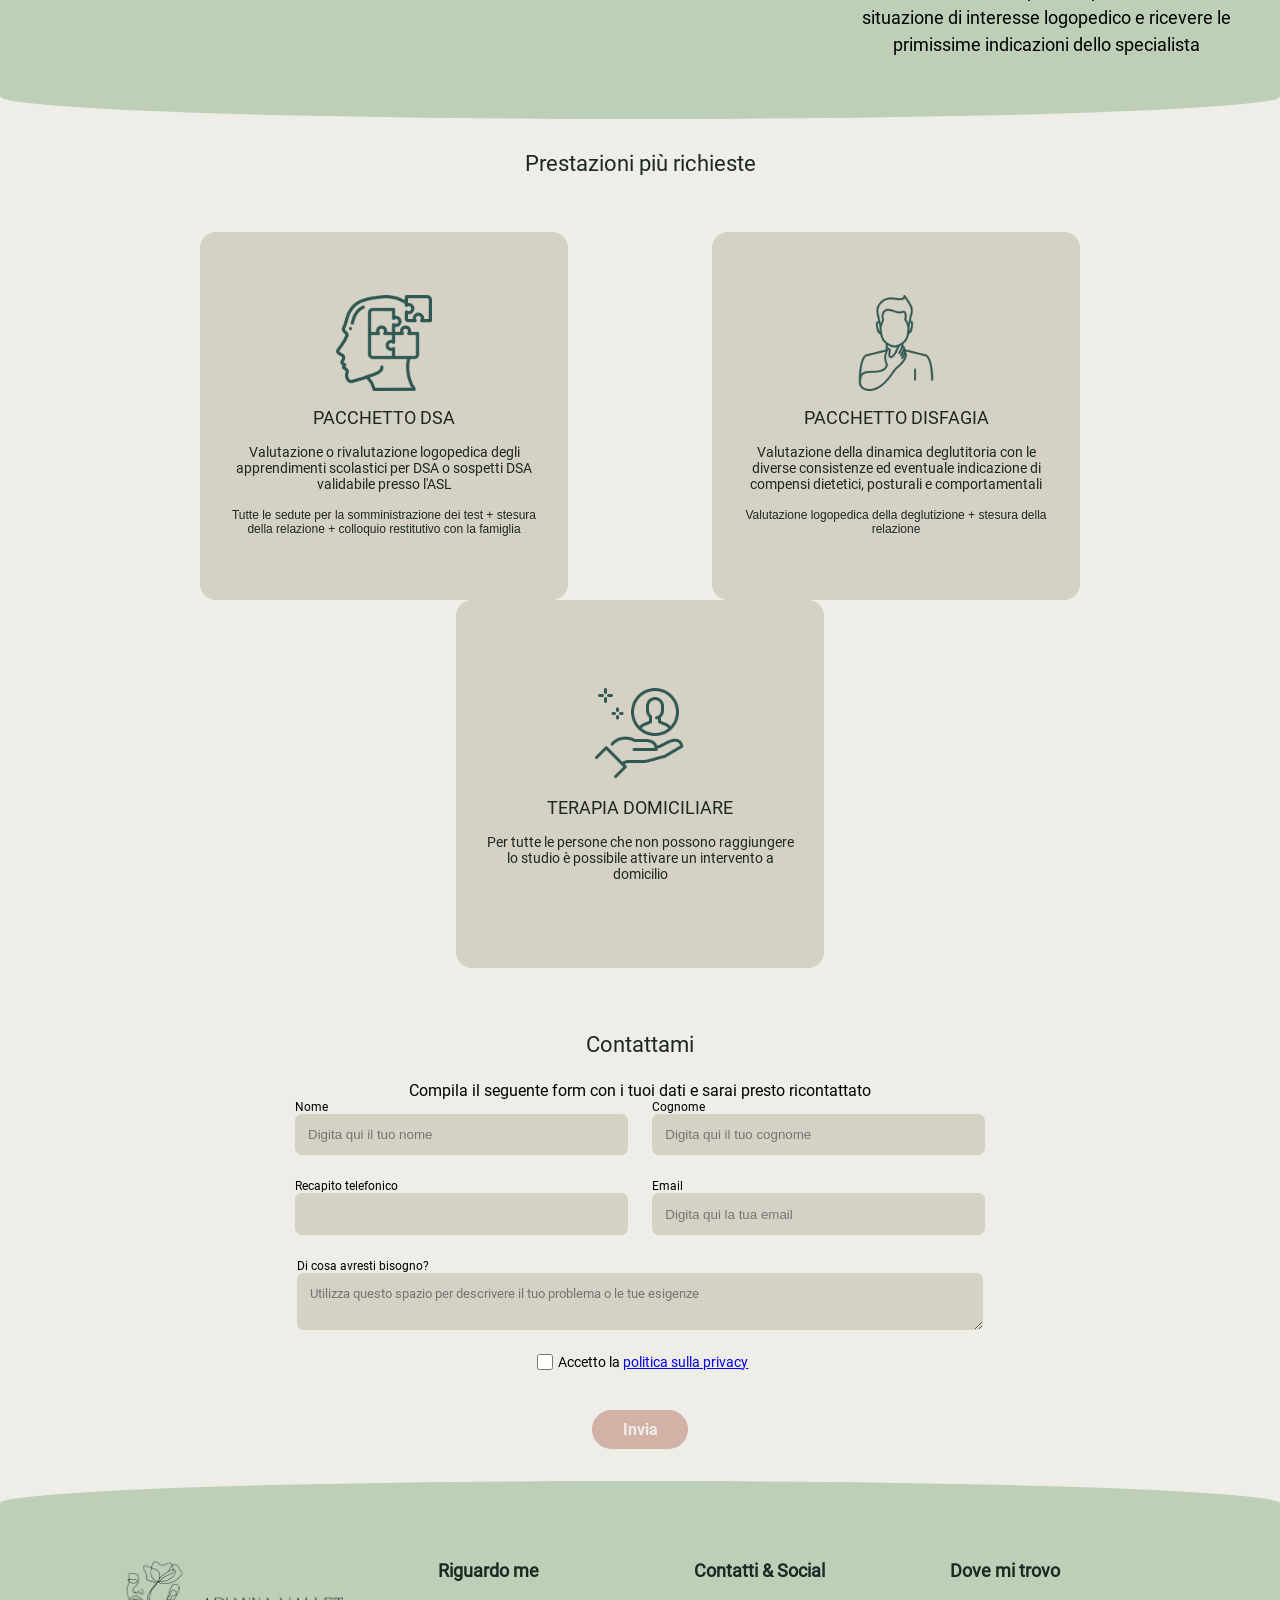
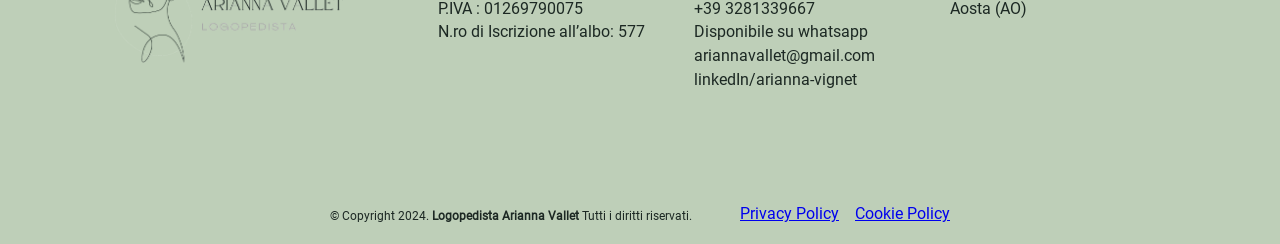
==== commit a4b12a43: "Fix varie" ====
--- a/index.html
+++ b/index.html
@@ -10,16 +10,37 @@
       content="Logopedista ad Aosta: terapia del linguaggio per bambini, adulti e anziani. Contattami per fissare una consulenza."
     />
 
-    <link rel="stylesheet" href="./styles/common-styles.css" class="rel" />
-    <link rel="stylesheet" href="./styles/index-style.css" class="rel" />
-    <link rel="stylesheet" href="./styles/modal-style.css" class="rel" />
-
     <script
       src="https://kit.fontawesome.com/a332e3b351.js"
       crossorigin="anonymous"
     ></script>
+
+    <!-- COOKIES IUBENDA -->
+    <script type="text/javascript">
+      var _iub = _iub || [];
+      _iub.csConfiguration = {
+        siteId: 3720234,
+        cookiePolicyId: 33366302,
+        lang: "it",
+      };
+    </script>
+    <script
+      type="text/javascript"
+      src="https://cs.iubenda.com/autoblocking/3720234.js"
+    ></script>
+    <script
+      type="text/javascript"
+      src="https://cdn.iubenda.com/cs/iubenda_cs.js"
+      charset="UTF-8"
+      async
+    ></script>
+
+    <!-- STYLES -->
+    <link rel="stylesheet" href="./styles/common-styles.css" class="rel" />
+    <link rel="stylesheet" href="./styles/index-style.css" class="rel" />
+    <link rel="stylesheet" href="./styles/modal-style.css" class="rel" />
+
     <script src="./scripts/common-scripts.js" defer></script>
-    <script src="./scripts/banner.js" defer></script>
     <script src="./scripts/modal.js" defer></script>
 
     <!-- CONTACT FORM SCRIPTS -->
@@ -82,6 +103,61 @@
           <a href="#work-fields" onclick="closeNav()">Di cosa mi occupo</a>
           <a href="#services" onclick="closeNav()">Prestazioni più richieste</a>
           <a href="#contacts" onclick="closeNav()">Contattami</a>
+
+          <div class="privacy-links-container">
+            <ul class="privacy-links">
+              <li>
+                <a
+                  href="https://www.iubenda.com/privacy-policy/52225753"
+                  class="iubenda-white iubenda-noiframe iubenda-embed iubenda-noiframe"
+                  title="Privacy Policy "
+                  >Privacy Policy</a
+                >
+                <script type="text/javascript">
+                  (function (w, d) {
+                    var loader = function () {
+                      var s = d.createElement("script"),
+                        tag = d.getElementsByTagName("script")[0];
+                      s.src = "https://cdn.iubenda.com/iubenda.js";
+                      tag.parentNode.insertBefore(s, tag);
+                    };
+                    if (w.addEventListener) {
+                      w.addEventListener("load", loader, false);
+                    } else if (w.attachEvent) {
+                      w.attachEvent("onload", loader);
+                    } else {
+                      w.onload = loader;
+                    }
+                  })(window, document);
+                </script>
+              </li>
+              <li>
+                <a
+                  href="https://www.iubenda.com/privacy-policy/52225753/cookie-policy"
+                  class="iubenda-white iubenda-noiframe iubenda-embed iubenda-noiframe"
+                  title="Cookie Policy "
+                  >Cookie Policy</a
+                >
+                <script type="text/javascript">
+                  (function (w, d) {
+                    var loader = function () {
+                      var s = d.createElement("script"),
+                        tag = d.getElementsByTagName("script")[0];
+                      s.src = "https://cdn.iubenda.com/iubenda.js";
+                      tag.parentNode.insertBefore(s, tag);
+                    };
+                    if (w.addEventListener) {
+                      w.addEventListener("load", loader, false);
+                    } else if (w.attachEvent) {
+                      w.attachEvent("onload", loader);
+                    } else {
+                      w.onload = loader;
+                    }
+                  })(window, document);
+                </script>
+              </li>
+            </ul>
+          </div>
         </nav>
       </div>
 
@@ -548,7 +624,7 @@
           >© Copyright 2024. <strong>Logopedista Arianna Vallet</strong> Tutti i
           diritti riservati.</span
         >
-        <ul>
+        <ul class="privacy-links">
           <li>
             <a
               href="https://www.iubenda.com/privacy-policy/52225753"
@@ -628,7 +704,7 @@
     </div>
 
     <!-- BANNER GDPR -->
-    <div id="banner-privacy">
+    <!-- <div id="banner-privacy">
       <p>
         Questo sito utilizza i cookie per migliorare l'esperienza dell'utente.
         Continuando la navigazione, acconsenti all'uso dei cookie in conformità
@@ -639,6 +715,6 @@
         <button class="primary-btn accept-privacy-btn">Accetta</button>
         <button class="tertiary-btn reject">Rifiuta</button>
       </div>
-    </div>
+    </div> -->
   </body>
 </html>
--- a/styles/common-styles.css
+++ b/styles/common-styles.css
@@ -156,7 +156,7 @@
     height: 0;
     width: 0;
     position: fixed;
-    z-index: 10;
+    z-index: 25;
     top: 0;
     right: 0;
     background: linear-gradient(to bottom, #305852f9, #bedfb8f9); 
@@ -311,9 +311,23 @@
     font-size: 12px;
 }
 
-section.copyright ul {
-    display: flex;
-}
+.privacy-links-container {
+    display: flex;
+    justify-content: center;
+    align-items: center;
+    margin-top: 10em;
+}
+
+.privacy-links {
+    display: flex;
+    gap: 1em;
+    padding-left: 0;
+}
+
+.privacy-links li {
+    list-style-type: none;
+}
+
 
 /* LOGO */
 
@@ -406,7 +420,7 @@
     position: fixed;
     right: 2em;
     bottom: 2em;
-    z-index: 999;
+    z-index: 15;
     width: 3.5em;
     height: 3.5em;
     border-radius: 50%;
@@ -416,6 +430,8 @@
     justify-content: center;
     align-items: center;
     cursor: pointer;
+
+    display: none;
 }
 
 .back-to-top-btn:hover {
@@ -649,5 +665,11 @@
         justify-content: center;
     }
 
-}
-
+    section.copyright {
+        display: flex;
+        flex-direction: column;
+        gap: 1em;
+    }
+
+}
+
--- a/styles/index-style.css
+++ b/styles/index-style.css
@@ -84,7 +84,7 @@
 
 section.work-fields-section {
     position: relative;
-    z-index: 9;
+    z-index: 15;
 
     margin-top: -15px;
 }
